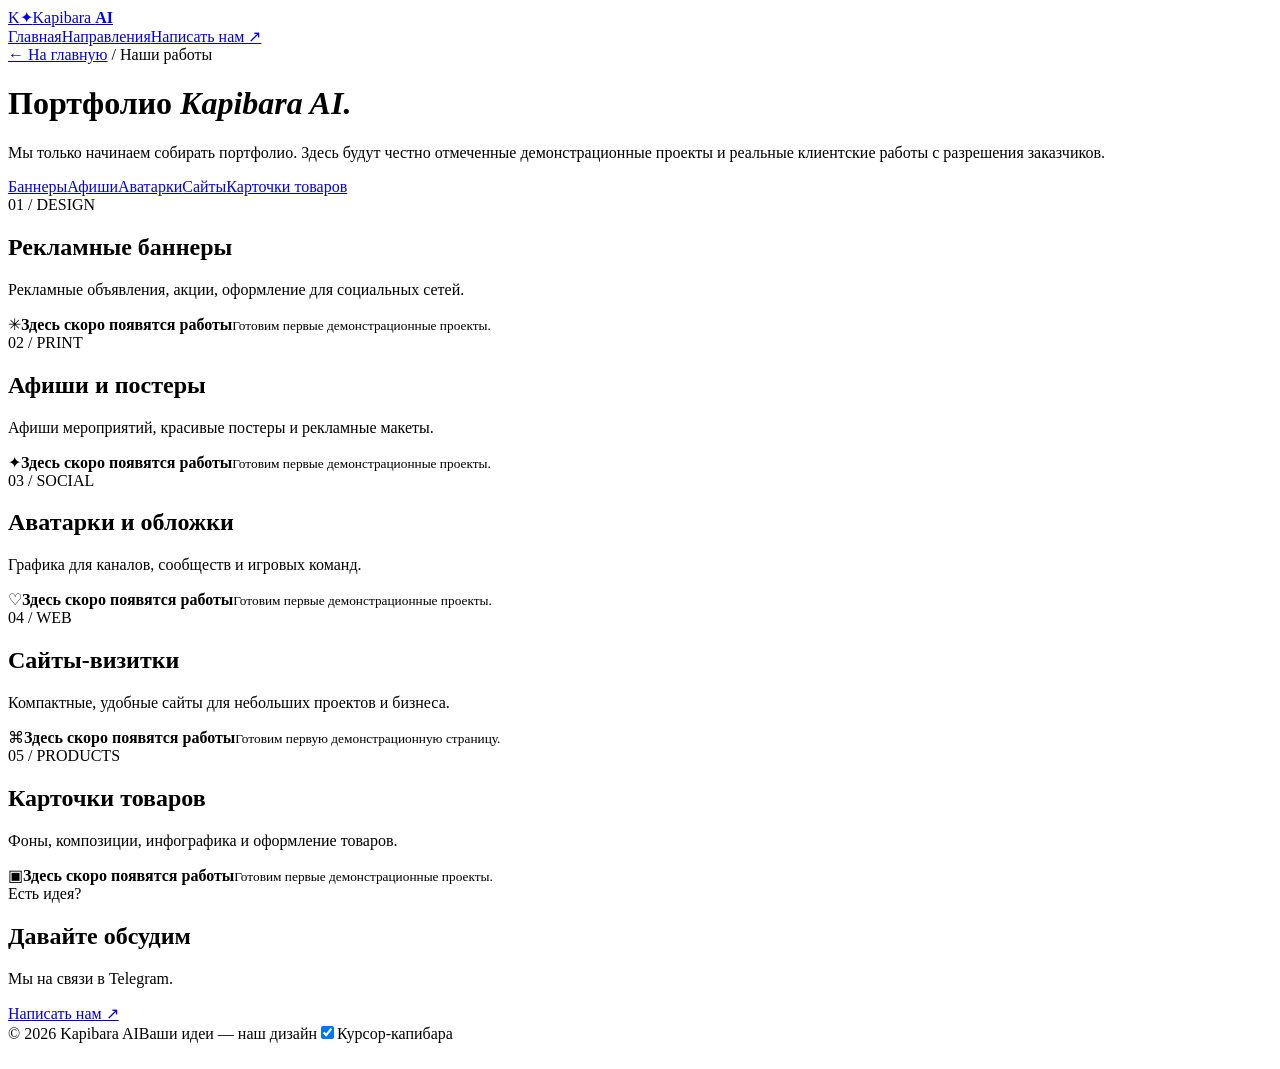
==== portfolio.html @ e687f2f9 "Add portfolio categories and contact page" ====
<!doctype html>
<html lang="ru">
<head>
  <meta charset="utf-8"><meta name="viewport" content="width=device-width, initial-scale=1">
  <meta name="theme-color" content="#111414"><meta name="description" content="Портфолио Kapibara AI: баннеры, афиши, сайты и графика. Первые демонстрационные работы готовятся к публикации.">
  <title>Портфолио — Kapibara AI</title><link rel="icon" href="assets/kapibara-logo.png" type="image/png">
  <link rel="stylesheet" href="assets/style.css"><script src="assets/app.js" defer></script>
</head>
<body>
  <header class="site-header"><a href="index.html" class="brand" aria-label="Kapibara AI, главная"><span class="brand-mark" aria-hidden="true">K<span>✦</span></span><span>Kapibara <b>AI</b></span></a><nav class="nav" aria-label="Главная навигация"><a href="index.html">Главная</a><a href="index.html#services">Направления</a><a class="nav-contact" href="https://t.me/KapibaraAI" target="_blank" rel="noopener noreferrer">Написать нам ↗</a></nav></header>
  <main class="container portfolio-page">
    <div class="eyebrow"><a class="back-link" href="index.html">← На главную</a> / Наши работы</div>
    <h1>Портфолио <em>Kapibara AI.</em></h1>
    <p class="portfolio-intro">Мы только начинаем собирать портфолио. Здесь будут честно отмеченные демонстрационные проекты и реальные клиентские работы с разрешения заказчиков.</p>
    <nav class="portfolio-tabs" aria-label="Категории портфолио"><a href="#banners">Баннеры</a><a href="#posters">Афиши</a><a href="#social">Аватарки</a><a href="#sites">Сайты</a><a href="#marketplace">Карточки товаров</a></nav>
    <div class="portfolio-groups">
      <section class="portfolio-group" id="banners"><div><span class="eyebrow">01 / DESIGN</span><h2>Рекламные баннеры</h2><p>Рекламные объявления, акции, оформление для социальных сетей.</p></div><div class="empty-work"><span aria-hidden="true">✳</span><strong>Здесь скоро появятся работы</strong><small>Готовим первые демонстрационные проекты.</small></div></section>
      <section class="portfolio-group" id="posters"><div><span class="eyebrow">02 / PRINT</span><h2>Афиши и постеры</h2><p>Афиши мероприятий, красивые постеры и рекламные макеты.</p></div><div class="empty-work"><span aria-hidden="true">✦</span><strong>Здесь скоро появятся работы</strong><small>Готовим первые демонстрационные проекты.</small></div></section>
      <section class="portfolio-group" id="social"><div><span class="eyebrow">03 / SOCIAL</span><h2>Аватарки и обложки</h2><p>Графика для каналов, сообществ и игровых команд.</p></div><div class="empty-work"><span aria-hidden="true">♡</span><strong>Здесь скоро появятся работы</strong><small>Готовим первые демонстрационные проекты.</small></div></section>
      <section class="portfolio-group" id="sites"><div><span class="eyebrow">04 / WEB</span><h2>Сайты-визитки</h2><p>Компактные, удобные сайты для небольших проектов и бизнеса.</p></div><div class="empty-work"><span aria-hidden="true">⌘</span><strong>Здесь скоро появятся работы</strong><small>Готовим первую демонстрационную страницу.</small></div></section>
      <section class="portfolio-group" id="marketplace"><div><span class="eyebrow">05 / PRODUCTS</span><h2>Карточки товаров</h2><p>Фоны, композиции, инфографика и оформление товаров.</p></div><div class="empty-work"><span aria-hidden="true">▣</span><strong>Здесь скоро появятся работы</strong><small>Готовим первые демонстрационные проекты.</small></div></section>
    </div>
    <section class="contact-section portfolio-contact"><div><div class="eyebrow">Есть идея?</div><h2>Давайте обсудим</h2><p>Мы на связи в Telegram.</p></div><a class="btn btn-white" href="https://t.me/KapibaraAI" target="_blank" rel="noopener noreferrer">Написать нам ↗</a></section>
  </main>
  <footer class="site-footer container"><span>© <span id="year">2026</span> Kapibara AI</span><span>Ваши идеи — наш дизайн</span><label class="cursor-toggle" for="cursorSwitch"><input type="checkbox" id="cursorSwitch" checked><span class="toggle-track"></span><span>Курсор-капибара</span></label></footer>
  <div id="capyCursor" class="capy-cursor" aria-hidden="true"><img src="assets/kapibara-cursor.png" alt=""></div>
</body>
</html>
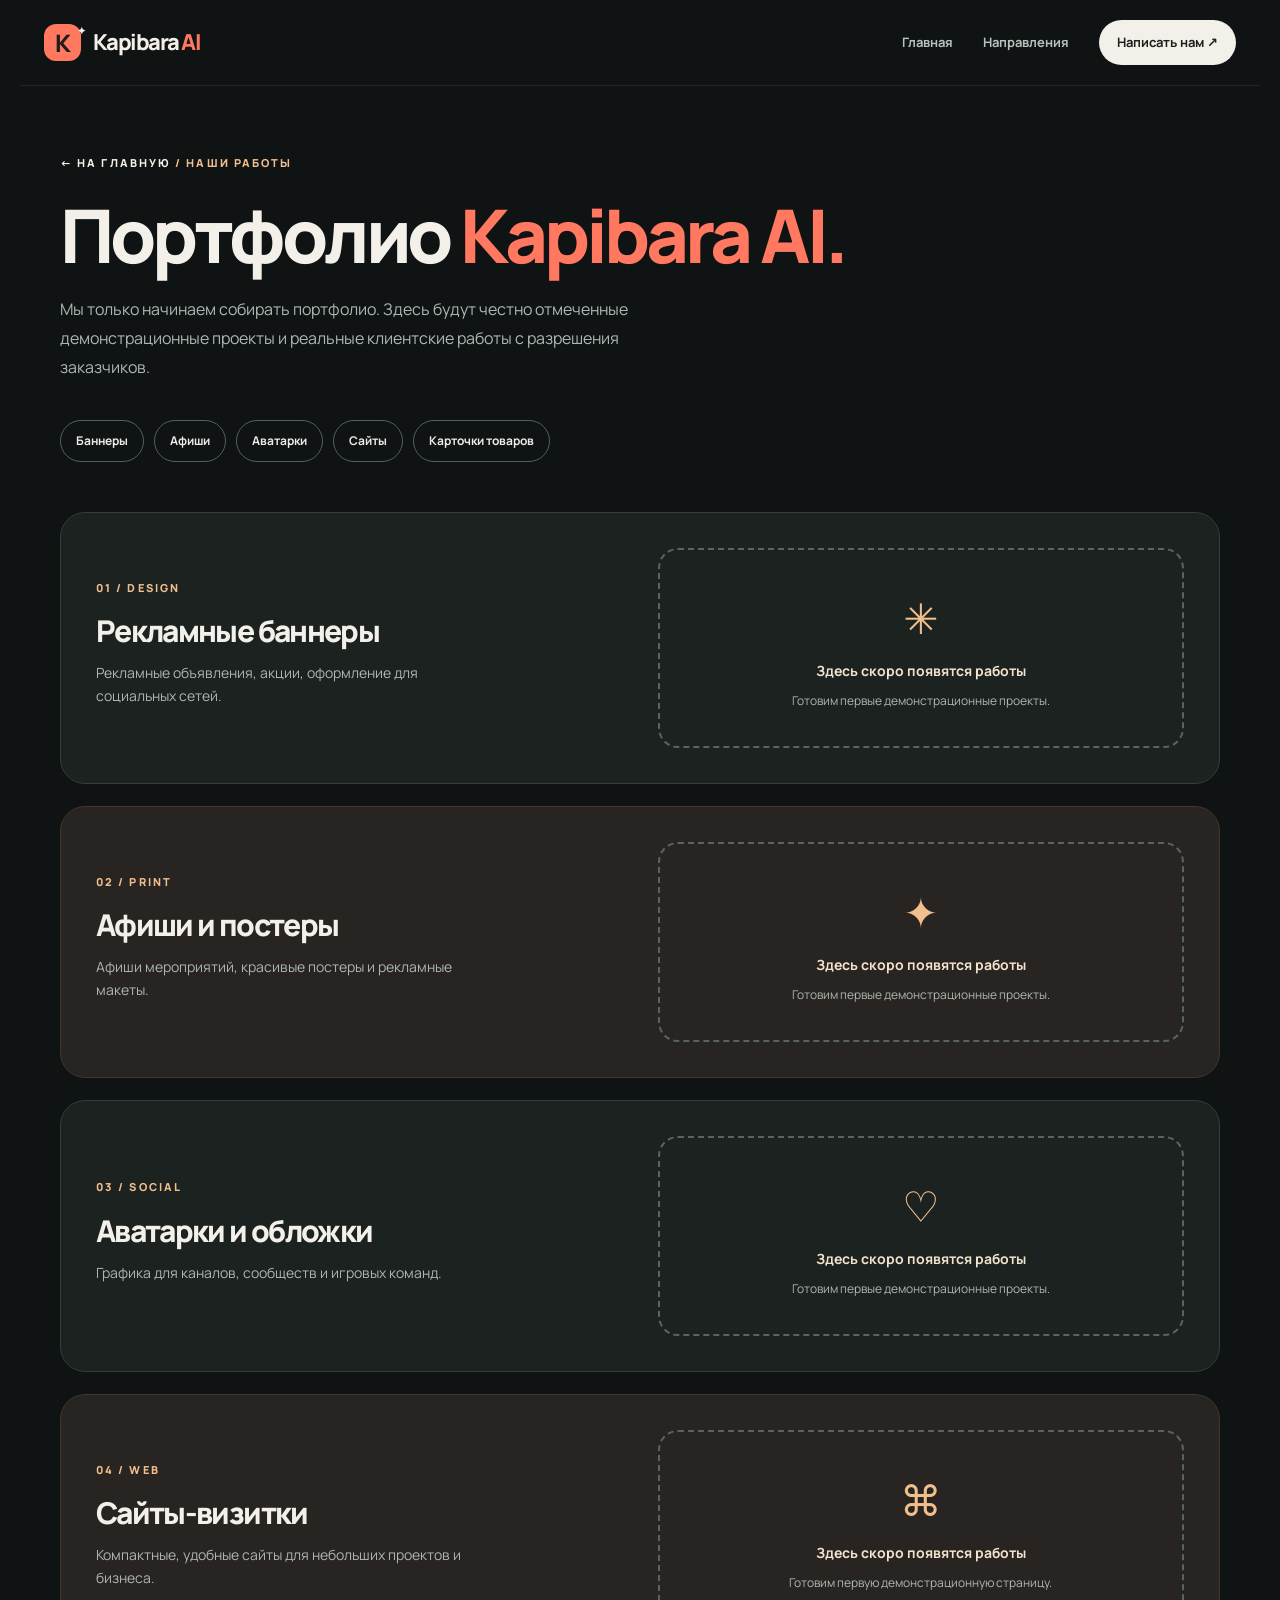
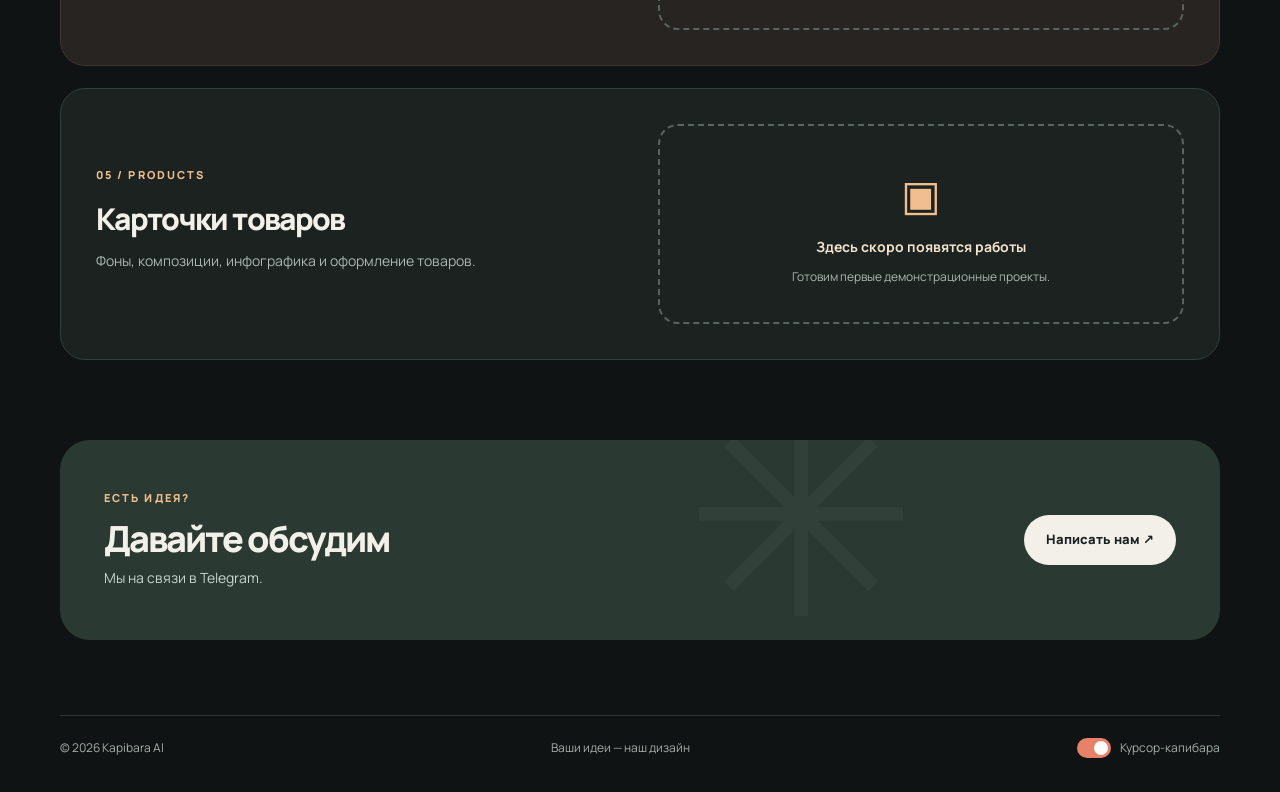
==== commit bdace87f: "Serve optimized Kapibara AI images in portfolio.html" ====
--- a/portfolio.html
+++ b/portfolio.html
@@ -3,7 +3,7 @@
 <head>
   <meta charset="utf-8"><meta name="viewport" content="width=device-width, initial-scale=1">
   <meta name="theme-color" content="#111414"><meta name="description" content="Портфолио Kapibara AI: баннеры, афиши, сайты и графика. Первые демонстрационные работы готовятся к публикации.">
-  <title>Портфолио — Kapibara AI</title><link rel="icon" href="assets/kapibara-logo.png" type="image/png">
+  <title>Портфолио — Kapibara AI</title><link rel="icon" href="assets/kapibara-logo.webp" type="image/webp">
   <link rel="stylesheet" href="assets/style.css"><script src="assets/app.js" defer></script>
 </head>
 <body>
@@ -23,6 +23,6 @@
     <section class="contact-section portfolio-contact"><div><div class="eyebrow">Есть идея?</div><h2>Давайте обсудим</h2><p>Мы на связи в Telegram.</p></div><a class="btn btn-white" href="https://t.me/KapibaraAI" target="_blank" rel="noopener noreferrer">Написать нам ↗</a></section>
   </main>
   <footer class="site-footer container"><span>© <span id="year">2026</span> Kapibara AI</span><span>Ваши идеи — наш дизайн</span><label class="cursor-toggle" for="cursorSwitch"><input type="checkbox" id="cursorSwitch" checked><span class="toggle-track"></span><span>Курсор-капибара</span></label></footer>
-  <div id="capyCursor" class="capy-cursor" aria-hidden="true"><img src="assets/kapibara-cursor.png" alt=""></div>
+  <div id="capyCursor" class="capy-cursor" aria-hidden="true"><img src="assets/kapibara-cursor.webp" alt=""></div>
 </body>
 </html>
--- a/assets/style.css
+++ b/assets/style.css
@@ -0,0 +1,4 @@
+@import url('https://fonts.googleapis.com/css2?family=Manrope:wght@400;500;600;700;800&display=swap');
+:root{--bg:#101313;--panel:#1b2020;--stroke:#323838;--cream:#f3f0e9;--muted:#adb6b2;--coral:#ff785f;--warm:#f1bf8e;--radius:24px;color-scheme:dark}*{box-sizing:border-box}html{scroll-behavior:smooth;scroll-padding-top:90px}body{margin:0;background:var(--bg);color:var(--cream);font-family:Manrope,system-ui,-apple-system,Segoe UI,sans-serif;line-height:1.6;overflow-x:hidden}body::before{content:"";position:fixed;inset:0;pointer-events:none;background-image:radial-gradient(#f4dcb414 .65px,transparent .65px);background-size:16px 16px;opacity:.2;z-index:-3}a{color:inherit;text-decoration:none}button,input{font:inherit}img{max-width:100%}::selection{background:#ff8569;color:#101313}.container{width:min(1160px,calc(100% - 48px));margin-inline:auto}.ambient{position:absolute;pointer-events:none;z-index:-2;filter:blur(95px);border-radius:50%;opacity:.34}.ambient-a{width:550px;height:550px;top:0;right:-180px;background:#5b3430}.ambient-b{width:400px;height:400px;top:760px;left:-300px;background:#344d46}.site-header{height:86px;max-width:1240px;padding:0 24px;margin:0 auto;display:flex;align-items:center;justify-content:space-between;gap:24px;border-bottom:1px solid #ffffff13}.brand{display:flex;gap:12px;align-items:center;font-size:22px;font-weight:800;letter-spacing:-.07em;white-space:nowrap}.brand b{color:var(--coral);font-weight:800}.brand-mark{background:var(--coral);color:#1e1d19;width:37px;height:37px;border-radius:12px;display:grid;place-items:center;font-size:24px;letter-spacing:-.08em;position:relative}.brand-mark span{font-size:12px;position:absolute;top:-3px;right:-4px;color:var(--cream)}.nav{display:flex;align-items:center;gap:30px;font-size:13px;font-weight:700;color:#b8c0bd}.nav>a:not(.nav-contact):hover{color:var(--cream)}.nav-contact{color:#1d201c;background:var(--cream);border-radius:100px;padding:12px 18px;display:inline-flex;align-items:center;gap:12px;transition:background .2s}.nav-contact:hover{background:var(--warm)}.hero{min-height:620px;display:grid;grid-template-columns:1fr 1fr;align-items:center;gap:44px;padding-top:45px;padding-bottom:56px}.hero-copy{padding-bottom:22px}.eyebrow{color:var(--warm);font-size:11px;font-weight:800;text-transform:uppercase;letter-spacing:.19em}.live-dot{display:inline-block;width:7px;height:7px;margin-right:6px;border-radius:50%;background:#c4d8a4;box-shadow:0 0 0 4px #c4d8a418}h1,h2,h3,p{margin-top:0}h1,h2{letter-spacing:-.055em;line-height:1.1}h1{font-size:clamp(47px,5.6vw,75px);font-weight:800;margin:22px 0 23px}em{color:var(--coral);font-style:normal}h2{font-size:clamp(32px,4vw,49px);font-weight:800}h2 span{color:var(--coral)}.hero-copy>p{font-size:16px;line-height:1.9;max-width:505px;color:#bbc2be}.actions{display:flex;gap:12px;margin-top:33px;flex-wrap:wrap}.btn{display:inline-flex;align-items:center;justify-content:center;gap:24px;padding:14px 22px;border-radius:100px;font-size:13px;font-weight:800;min-height:50px;transition:transform .2s,background .2s,border .2s}.btn:hover{transform:translateY(-3px)}.btn-primary{background:var(--coral);color:#1b1c1b}.btn-primary:hover{background:#ff977f}.btn-outline{border:1px solid #525b56;color:#f7f2e9}.btn-outline:hover{border-color:var(--warm)}.btn-white{color:#182021;background:var(--cream)}.hero-note{font-size:12px;margin-top:29px;color:#929d97}.hero-note span{color:var(--warm);font-size:18px;margin-right:7px}.hero-art{position:relative;display:flex;justify-content:center;align-items:center;min-height:525px}.hero-logo{position:relative;z-index:2;display:block;width:min(100%,490px);height:auto;border-radius:50%;filter:drop-shadow(0 25px 50px #0009);animation:soft-float 6s ease-in-out infinite}.orbit{border:1px solid #e5c4a522;border-radius:50%;position:absolute;aspect-ratio:1}.orbit-one{width:97%;transform:rotate(-11deg)}.orbit-two{width:84%;transform:rotate(14deg);border-style:dashed;opacity:.8}.hero-spark{position:absolute;color:var(--warm);z-index:2}.hero-spark-one{top:80px;left:4%;font-size:37px}.hero-spark-two{right:3%;bottom:125px;font-size:31px}.art-caption{z-index:3;position:absolute;bottom:18px;right:0;background:#25302c;border:1px solid #54665c;border-radius:100px;padding:9px 16px;color:#e9eee9;font-weight:700;font-size:12px;box-shadow:0 14px 30px #0004}.art-caption-dot{display:inline-block;width:8px;height:8px;background:#a9c690;border-radius:50%;margin-right:6px}.service-section{padding-top:25px;padding-bottom:75px}.section-heading{display:flex;align-items:flex-end;justify-content:space-between;gap:34px;margin-bottom:27px}.section-heading h2{margin:12px 0 0}.section-heading p{font-size:14px;color:var(--muted);max-width:275px;margin:0}.tiles{display:grid;grid-template-columns:repeat(3,minmax(0,1fr));gap:18px}.tile{height:260px;border-radius:var(--radius);border:1px solid #ffffff15;position:relative;overflow:hidden;padding:24px;isolation:isolate;display:flex;flex-direction:column;justify-content:space-between;transition:border-color .2s,transform .25s,box-shadow .25s;background:var(--panel)}.tile:before{content:"";position:absolute;inset:0;z-index:-1;background:radial-gradient(circle at 82% 25%,var(--glow),transparent 60%)}.tile:after{content:"";position:absolute;width:170px;height:170px;border:1px solid #ffffff1d;border-radius:50%;right:-31px;top:16px;z-index:-1}.tile:hover,.tile:focus-visible{transform:translateY(-5px);border-color:#b7a29485;box-shadow:0 16px 32px #0005;outline:none}.tile-count{color:#dcd3cfb6;font-weight:800;font-size:10px;letter-spacing:.14em}.tile-icon{position:absolute;font-size:68px;line-height:1;right:31px;top:40px;opacity:.4;color:var(--glow-bright)}.tile-bottom{position:relative;z-index:2}.tile h3{font-size:26px;letter-spacing:-.055em;line-height:1.15;margin:0 0 12px}.tile p{font-size:12px;color:#cbc6c6;margin:0}.tile-go{position:absolute;right:23px;bottom:21px;font-size:23px;color:var(--cream)}.tile-coral{--glow:#cf5c4e40;--glow-bright:#fa846b;background:#30211f}.tile-peach{--glow:#c68b4d4a;--glow-bright:#efb879;background:#302722}.tile-purple{--glow:#7c5fa348;--glow-bright:#d0a9f2;background:#292330}.tile-green{--glow:#588c7452;--glow-bright:#a6dbc0;background:#202e29}.tile-blue{--glow:#476c9a58;--glow-bright:#98bde8;background:#212d38}.tile-contact{--glow:#d5b08354;--glow-bright:#f9d5a0;background:#363024}.tile-help{text-align:center;font-size:12px;color:#829088;margin-top:24px}.peek{position:absolute;top:61px;right:37px;width:100px;height:108px;z-index:2;transform:translateY(160px) rotate(-8deg);opacity:0;transition:transform .38s cubic-bezier(.2,1.25,.3,1),opacity .2s;pointer-events:none}.tile:hover .peek,.tile:focus-visible .peek{transform:translateY(0) rotate(-8deg);opacity:1}.peek-face{position:absolute;z-index:2;display:block;width:82px;height:77px;left:5px;top:19px;background:#c48c60;border:3px solid #704e39;border-radius:51% 49% 44% 46%;box-shadow:inset -12px -7px #ab7552}.peek-ear{position:absolute;top:12px;width:24px;height:29px;border:3px solid #704e39;border-radius:50%;background:#b98257}.ear-left{left:8px}.ear-right{right:18px}.peek-eye{position:absolute;width:5px;height:9px;background:#241b17;border-radius:50%;top:26px}.eye-left{left:22px}.eye-right{right:20px}.peek-muzzle{position:absolute;left:20px;top:36px;width:42px;height:27px;border-radius:48%;background:#967057}.peek-muzzle:after{content:"ᴗ";position:absolute;top:-4px;left:16px;color:#432d22;font-weight:800}.peek-sign{position:absolute;z-index:3;top:0;right:-15px;padding:5px 8px;border-radius:6px;background:#fff0d8;color:#513320;font-weight:800;font-size:10px;transform:rotate(8deg);box-shadow:0 4px 0 #4f392c}.why-section{padding:54px 0 110px;display:grid;grid-template-columns:1fr 1fr;align-items:center;gap:90px}.why-copy h2{margin:20px 0}.why-copy p{font-size:15px;line-height:1.85;color:#bbc3be;max-width:500px}.text-link{display:inline-block;border-bottom:1px solid var(--coral);padding-bottom:7px;color:var(--cream);margin-top:19px;font-size:14px;font-weight:800}.why-card{min-height:315px;background:#d6b189;color:#302820;border-radius:35px;padding:38px;position:relative;overflow:hidden;transform:rotate(2deg)}.why-card blockquote{margin:0;font-size:clamp(30px,4vw,47px);font-weight:800;letter-spacing:-.06em;line-height:1.2}.why-card p{position:absolute;bottom:25px;color:#594333;font-size:12px}.quote-mark{font-family:Georgia,serif;font-size:100px;line-height:.65;opacity:.3}.why-capibara{position:absolute;right:14px;bottom:8px;width:154px;height:154px;object-fit:contain;border-radius:50%;transform:rotate(-12deg);filter:drop-shadow(0 8px 10px #44312155)}.contact-section{margin-bottom:95px;border-radius:30px;padding:38px 44px;min-height:200px;background:#2a3932;display:flex;justify-content:space-between;align-items:center;gap:30px;position:relative;overflow:hidden}.contact-section:after{content:"✳";font-size:280px;opacity:.04;position:absolute;right:26%;top:-155px;pointer-events:none}.contact-section h2{font-size:36px;margin:12px 0 9px}.contact-section p{margin:0;color:#c7d6cf;font-size:14px}.contact-section .btn{white-space:nowrap;position:relative;z-index:1}.site-footer{padding:22px 0 34px;display:flex;align-items:center;gap:22px;justify-content:space-between;font-size:12px;color:#a5afa9;border-top:1px solid var(--stroke)}.cursor-toggle{display:flex;align-items:center;gap:9px;cursor:pointer;font-size:12px;user-select:none}.cursor-toggle input{position:absolute;opacity:0;width:1px;height:1px}.toggle-track{width:34px;height:20px;border-radius:100px;background:#56605b;position:relative}.toggle-track:after{content:"";width:14px;height:14px;position:absolute;top:3px;left:3px;background:white;border-radius:50%;transition:transform .15s}.cursor-toggle input:checked+.toggle-track{background:#e88267}.cursor-toggle input:checked+.toggle-track:after{transform:translateX(14px)}.cursor-toggle input:focus-visible+.toggle-track{outline:3px solid white;outline-offset:2px}.capy-cursor{position:fixed;left:0;top:0;width:43px;height:42px;pointer-events:none;z-index:10000;display:none;transform:translate3d(-100px,-100px,0);filter:drop-shadow(0 3px 3px #0008)}.capy-cursor img{width:100%;height:100%;object-fit:contain}.capy-cursor.is-link{filter:drop-shadow(0 3px 6px #ff7e5d88)}html.capy-enabled,html.capy-enabled *{cursor:none!important}.portfolio-page{padding-top:68px;padding-bottom:65px}.portfolio-page h1{font-size:clamp(45px,6vw,74px);max-width:920px;margin-bottom:20px}.back-link{color:var(--cream)}.back-link:hover{color:var(--warm)}.portfolio-intro{font-size:16px;color:var(--muted);max-width:650px;line-height:1.8}.portfolio-tabs{display:flex;gap:10px;flex-wrap:wrap;margin:39px 0 50px}.portfolio-tabs a{padding:10px 15px;border:1px solid #56605b;border-radius:50px;color:#e9ece8;font-size:12px;font-weight:700}.portfolio-tabs a:hover{background:#293833}.portfolio-groups{display:grid;gap:22px}.portfolio-group{scroll-margin-top:18px;display:grid;grid-template-columns:1fr 1fr;gap:35px;align-items:center;background:#1b2220;border:1px solid #324039;border-radius:25px;padding:35px}.portfolio-group:nth-child(even){background:#282422;border-color:#42372f}.portfolio-group h2{font-size:30px;margin:15px 0}.portfolio-group p{max-width:400px;color:var(--muted);font-size:14px}.empty-work{border:2px dashed #59645e;border-radius:20px;min-height:200px;text-align:center;display:flex;align-items:center;justify-content:center;flex-direction:column;padding:25px;color:#f3e3cd}.empty-work>span{font-size:42px;color:var(--warm)}.empty-work strong{font-size:14px;margin:8px}.empty-work small{font-size:12px;color:#aeb8af}.portfolio-contact{margin-top:80px;margin-bottom:10px}
+@keyframes soft-float{0%,100%{transform:translateY(0)}50%{transform:translateY(-10px)}}
+@media(max-width:980px){.nav{gap:14px}.hero{gap:10px;min-height:520px}.hero-logo{width:min(100%,430px)}.tiles{grid-template-columns:repeat(2,minmax(0,1fr))}.why-section{gap:40px}.art-caption{right:-5px}}@media(max-width:720px){.site-header{height:auto;padding:16px 20px;align-items:flex-start}.nav{flex-wrap:wrap;justify-content:flex-end;font-size:12px;gap:8px 15px}.nav-contact{padding:8px 10px}.hero{display:flex;flex-direction:column-reverse;gap:0;padding-top:15px;padding-bottom:70px;text-align:center}.hero-art{min-height:350px;width:100%}.hero-logo{width:min(75vw,315px)}.hero-copy{padding-bottom:0}.hero-copy h1{margin-top:18px}.hero-copy>p{margin:0 auto}.actions{justify-content:center}.hero-note{margin-top:20px}.hero-spark-one{left:14%;top:40px}.hero-spark-two{right:10%;bottom:45px}.art-caption{bottom:0;right:10%}.section-heading{display:block}.section-heading p{margin-top:18px}.tile{height:240px}.why-section{grid-template-columns:1fr;gap:35px;padding-top:0;padding-bottom:80px}.why-card{min-height:290px}.contact-section{padding:27px;display:block}.contact-section .btn{margin-top:23px}.site-footer{flex-wrap:wrap}.portfolio-group{grid-template-columns:1fr}.portfolio-group p{margin-bottom:0}}@media(max-width:480px){.container{width:calc(100% - 32px)}.site-header{gap:10px;padding:15px 16px;align-items:center}.brand{font-size:18px}.brand-mark{width:31px;height:31px;font-size:20px}.nav>a:not(.nav-contact){display:none}.nav-contact{font-size:11px}.hero-art{min-height:315px}.hero-logo{width:min(78vw,288px)}.art-caption{font-size:10px}.hero-copy h1{font-size:43px}.hero-copy>p{font-size:14px}.actions{gap:9px}.btn{font-size:12px;padding:12px 17px;gap:10px}.tiles{gap:11px}.tile{height:205px;padding:17px;border-radius:18px}.tile-count{font-size:8px}.tile-icon{font-size:45px;right:10px;top:35px}.tile h3{font-size:18px}.tile p{font-size:10px;padding-right:12px}.tile-go{right:12px;bottom:14px}.peek{right:15px;transform:translateY(160px) rotate(-8deg) scale(.7);transform-origin:bottom right}.tile:hover .peek,.tile:focus-visible .peek{transform:translateY(0) rotate(-8deg) scale(.7)}.why-card{min-height:230px;padding:28px}.why-capibara{width:98px;height:98px;right:12px;bottom:3px}.contact-section h2{font-size:28px}.portfolio-page{padding-top:36px}.portfolio-page h1{font-size:43px}.portfolio-group{padding:22px}.portfolio-group h2{font-size:25px}.empty-work{min-height:160px}}@media(hover:none){.tile:hover{transform:none}.tile .peek{display:none}.tile-help{display:none}.cursor-toggle{display:none}}@media(prefers-reduced-motion:reduce){html{scroll-behavior:auto}*,*:before,*:after{animation-duration:.01ms!important;transition-duration:.01ms!important}}
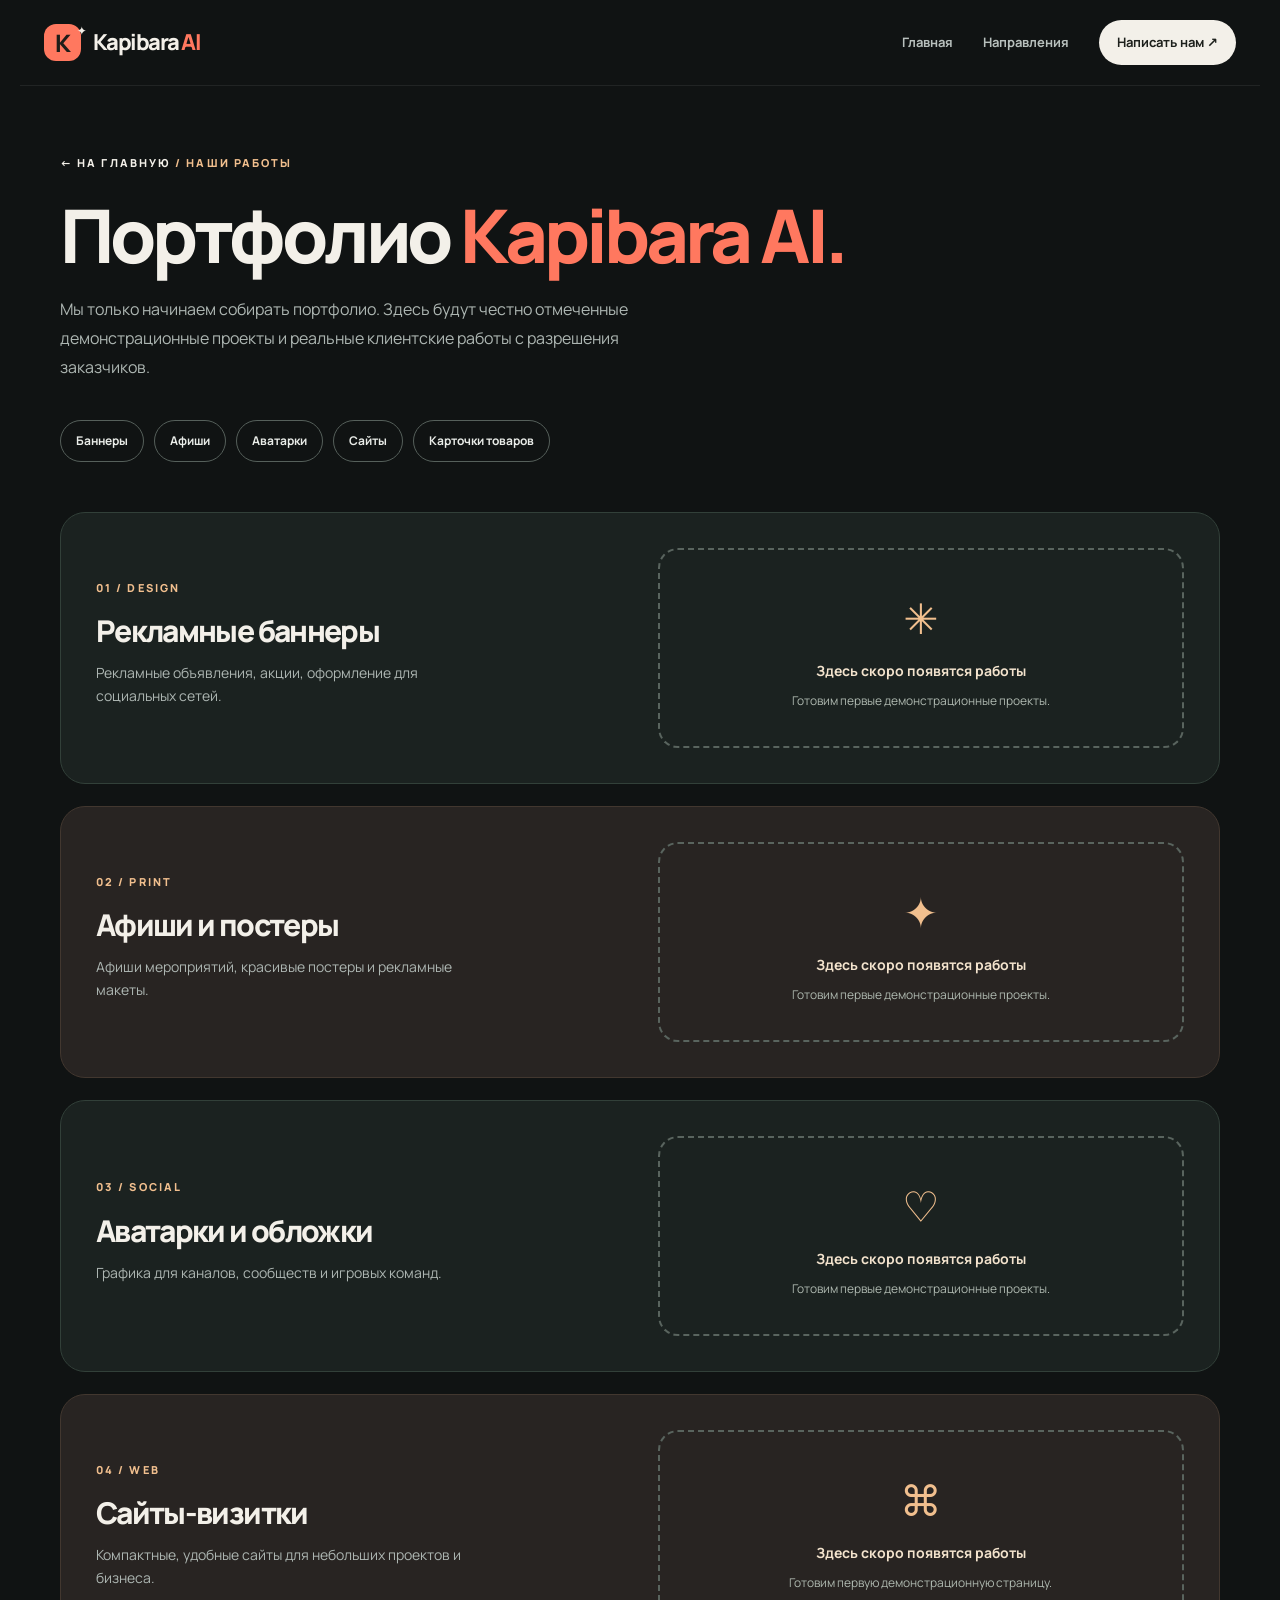
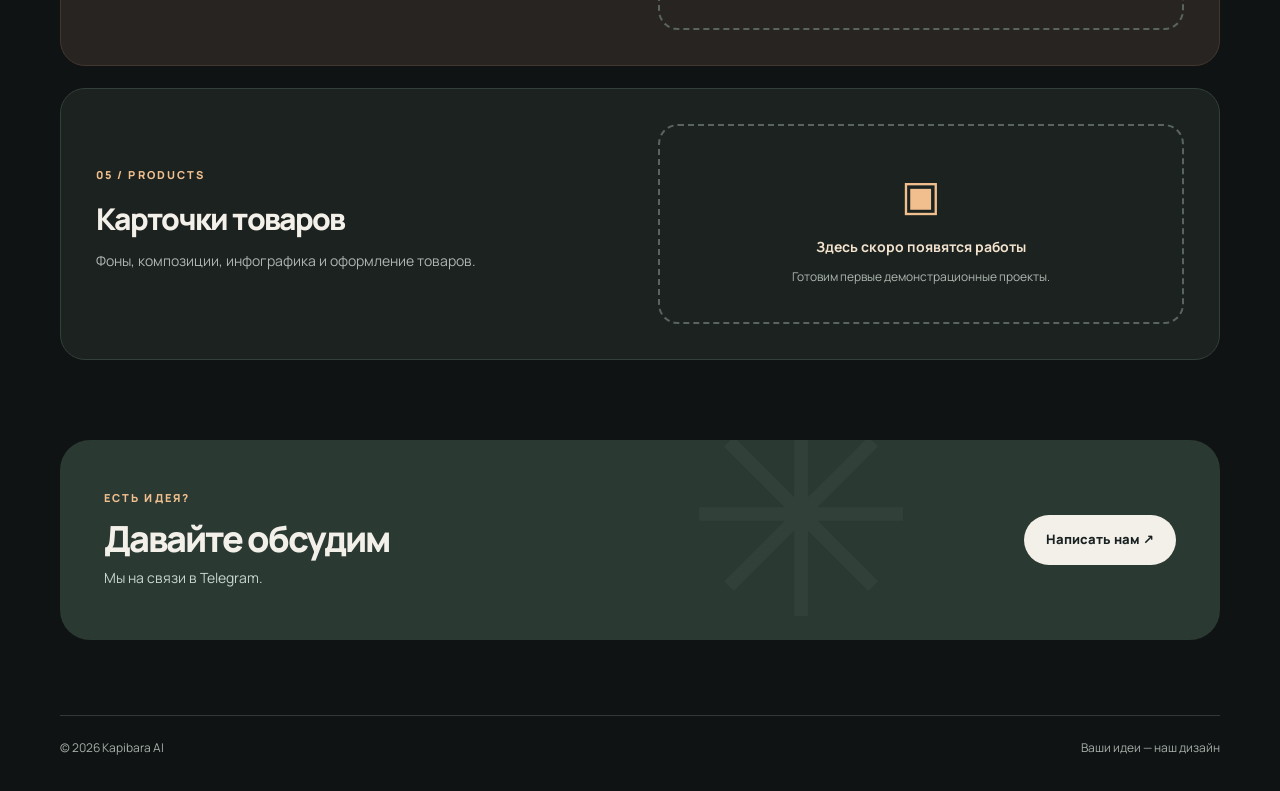
==== commit 451dfd71: "Restore default cursor on portfolio page" ====
--- a/portfolio.html
+++ b/portfolio.html
@@ -4,25 +4,25 @@
   <meta charset="utf-8"><meta name="viewport" content="width=device-width, initial-scale=1">
   <meta name="theme-color" content="#111414"><meta name="description" content="Портфолио Kapibara AI: баннеры, афиши, сайты и графика. Первые демонстрационные работы готовятся к публикации.">
   <title>Портфолио — Kapibara AI</title><link rel="icon" href="assets/kapibara-logo.webp" type="image/webp">
-  <link rel="stylesheet" href="assets/style.css"><script src="assets/app.js" defer></script>
+  <link rel="stylesheet" href="assets/style.css?v=20261021-default-cursor"><script src="assets/app.js?v=20261021-default-cursor" defer></script>
 </head>
 <body>
-  <header class="site-header"><a href="index.html" class="brand" aria-label="Kapibara AI, главная"><span class="brand-mark" aria-hidden="true">K<span>✦</span></span><span>Kapibara <b>AI</b></span></a><nav class="nav" aria-label="Главная навигация"><a href="index.html">Главная</a><a href="index.html#services">Направления</a><a class="nav-contact" href="https://t.me/KapibaraAI" target="_blank" rel="noopener noreferrer">Написать нам ↗</a></nav></header>
+  <header class="site-header"><a href="index.html" class="brand" aria-label="Kapibara AI, главная"><span class="brand-mark" aria-hidden="true">K<span class="capy-star">✦</span></span><span>Kapibara <b>AI</b></span></a><nav class="nav" aria-label="Главная навигация"><a href="index.html">Главная</a><a href="index.html#services">Направления</a><a class="nav-contact" href="https://t.me/KapibaraAI" target="_blank" rel="noopener noreferrer">Написать нам ↗</a></nav></header>
   <main class="container portfolio-page">
     <div class="eyebrow"><a class="back-link" href="index.html">← На главную</a> / Наши работы</div>
     <h1>Портфолио <em>Kapibara AI.</em></h1>
     <p class="portfolio-intro">Мы только начинаем собирать портфолио. Здесь будут честно отмеченные демонстрационные проекты и реальные клиентские работы с разрешения заказчиков.</p>
     <nav class="portfolio-tabs" aria-label="Категории портфолио"><a href="#banners">Баннеры</a><a href="#posters">Афиши</a><a href="#social">Аватарки</a><a href="#sites">Сайты</a><a href="#marketplace">Карточки товаров</a></nav>
     <div class="portfolio-groups">
-      <section class="portfolio-group" id="banners"><div><span class="eyebrow">01 / DESIGN</span><h2>Рекламные баннеры</h2><p>Рекламные объявления, акции, оформление для социальных сетей.</p></div><div class="empty-work"><span aria-hidden="true">✳</span><strong>Здесь скоро появятся работы</strong><small>Готовим первые демонстрационные проекты.</small></div></section>
-      <section class="portfolio-group" id="posters"><div><span class="eyebrow">02 / PRINT</span><h2>Афиши и постеры</h2><p>Афиши мероприятий, красивые постеры и рекламные макеты.</p></div><div class="empty-work"><span aria-hidden="true">✦</span><strong>Здесь скоро появятся работы</strong><small>Готовим первые демонстрационные проекты.</small></div></section>
+      <section class="portfolio-group" id="banners"><div><span class="eyebrow">01 / DESIGN</span><h2>Рекламные баннеры</h2><p>Рекламные объявления, акции, оформление для социальных сетей.</p></div><div class="empty-work"><span class="capy-star" aria-hidden="true">✳</span><strong>Здесь скоро появятся работы</strong><small>Готовим первые демонстрационные проекты.</small></div></section>
+      <section class="portfolio-group" id="posters"><div><span class="eyebrow">02 / PRINT</span><h2>Афиши и постеры</h2><p>Афиши мероприятий, красивые постеры и рекламные макеты.</p></div><div class="empty-work"><span class="capy-star" aria-hidden="true">✦</span><strong>Здесь скоро появятся работы</strong><small>Готовим первые демонстрационные проекты.</small></div></section>
       <section class="portfolio-group" id="social"><div><span class="eyebrow">03 / SOCIAL</span><h2>Аватарки и обложки</h2><p>Графика для каналов, сообществ и игровых команд.</p></div><div class="empty-work"><span aria-hidden="true">♡</span><strong>Здесь скоро появятся работы</strong><small>Готовим первые демонстрационные проекты.</small></div></section>
       <section class="portfolio-group" id="sites"><div><span class="eyebrow">04 / WEB</span><h2>Сайты-визитки</h2><p>Компактные, удобные сайты для небольших проектов и бизнеса.</p></div><div class="empty-work"><span aria-hidden="true">⌘</span><strong>Здесь скоро появятся работы</strong><small>Готовим первую демонстрационную страницу.</small></div></section>
       <section class="portfolio-group" id="marketplace"><div><span class="eyebrow">05 / PRODUCTS</span><h2>Карточки товаров</h2><p>Фоны, композиции, инфографика и оформление товаров.</p></div><div class="empty-work"><span aria-hidden="true">▣</span><strong>Здесь скоро появятся работы</strong><small>Готовим первые демонстрационные проекты.</small></div></section>
     </div>
     <section class="contact-section portfolio-contact"><div><div class="eyebrow">Есть идея?</div><h2>Давайте обсудим</h2><p>Мы на связи в Telegram.</p></div><a class="btn btn-white" href="https://t.me/KapibaraAI" target="_blank" rel="noopener noreferrer">Написать нам ↗</a></section>
   </main>
-  <footer class="site-footer container"><span>© <span id="year">2026</span> Kapibara AI</span><span>Ваши идеи — наш дизайн</span><label class="cursor-toggle" for="cursorSwitch"><input type="checkbox" id="cursorSwitch" checked><span class="toggle-track"></span><span>Курсор-капибара</span></label></footer>
-  <div id="capyCursor" class="capy-cursor" aria-hidden="true"><img src="assets/kapibara-cursor.webp" alt=""></div>
+  <footer class="site-footer container"><span>© <span id="year">2026</span> Kapibara AI</span><span>Ваши идеи — наш дизайн</span></footer>
+  
 </body>
 </html>
--- a/assets/style.css
+++ b/assets/style.css
@@ -1,4 +1,187 @@
 @import url('https://fonts.googleapis.com/css2?family=Manrope:wght@400;500;600;700;800&display=swap');
-:root{--bg:#101313;--panel:#1b2020;--stroke:#323838;--cream:#f3f0e9;--muted:#adb6b2;--coral:#ff785f;--warm:#f1bf8e;--radius:24px;color-scheme:dark}*{box-sizing:border-box}html{scroll-behavior:smooth;scroll-padding-top:90px}body{margin:0;background:var(--bg);color:var(--cream);font-family:Manrope,system-ui,-apple-system,Segoe UI,sans-serif;line-height:1.6;overflow-x:hidden}body::before{content:"";position:fixed;inset:0;pointer-events:none;background-image:radial-gradient(#f4dcb414 .65px,transparent .65px);background-size:16px 16px;opacity:.2;z-index:-3}a{color:inherit;text-decoration:none}button,input{font:inherit}img{max-width:100%}::selection{background:#ff8569;color:#101313}.container{width:min(1160px,calc(100% - 48px));margin-inline:auto}.ambient{position:absolute;pointer-events:none;z-index:-2;filter:blur(95px);border-radius:50%;opacity:.34}.ambient-a{width:550px;height:550px;top:0;right:-180px;background:#5b3430}.ambient-b{width:400px;height:400px;top:760px;left:-300px;background:#344d46}.site-header{height:86px;max-width:1240px;padding:0 24px;margin:0 auto;display:flex;align-items:center;justify-content:space-between;gap:24px;border-bottom:1px solid #ffffff13}.brand{display:flex;gap:12px;align-items:center;font-size:22px;font-weight:800;letter-spacing:-.07em;white-space:nowrap}.brand b{color:var(--coral);font-weight:800}.brand-mark{background:var(--coral);color:#1e1d19;width:37px;height:37px;border-radius:12px;display:grid;place-items:center;font-size:24px;letter-spacing:-.08em;position:relative}.brand-mark span{font-size:12px;position:absolute;top:-3px;right:-4px;color:var(--cream)}.nav{display:flex;align-items:center;gap:30px;font-size:13px;font-weight:700;color:#b8c0bd}.nav>a:not(.nav-contact):hover{color:var(--cream)}.nav-contact{color:#1d201c;background:var(--cream);border-radius:100px;padding:12px 18px;display:inline-flex;align-items:center;gap:12px;transition:background .2s}.nav-contact:hover{background:var(--warm)}.hero{min-height:620px;display:grid;grid-template-columns:1fr 1fr;align-items:center;gap:44px;padding-top:45px;padding-bottom:56px}.hero-copy{padding-bottom:22px}.eyebrow{color:var(--warm);font-size:11px;font-weight:800;text-transform:uppercase;letter-spacing:.19em}.live-dot{display:inline-block;width:7px;height:7px;margin-right:6px;border-radius:50%;background:#c4d8a4;box-shadow:0 0 0 4px #c4d8a418}h1,h2,h3,p{margin-top:0}h1,h2{letter-spacing:-.055em;line-height:1.1}h1{font-size:clamp(47px,5.6vw,75px);font-weight:800;margin:22px 0 23px}em{color:var(--coral);font-style:normal}h2{font-size:clamp(32px,4vw,49px);font-weight:800}h2 span{color:var(--coral)}.hero-copy>p{font-size:16px;line-height:1.9;max-width:505px;color:#bbc2be}.actions{display:flex;gap:12px;margin-top:33px;flex-wrap:wrap}.btn{display:inline-flex;align-items:center;justify-content:center;gap:24px;padding:14px 22px;border-radius:100px;font-size:13px;font-weight:800;min-height:50px;transition:transform .2s,background .2s,border .2s}.btn:hover{transform:translateY(-3px)}.btn-primary{background:var(--coral);color:#1b1c1b}.btn-primary:hover{background:#ff977f}.btn-outline{border:1px solid #525b56;color:#f7f2e9}.btn-outline:hover{border-color:var(--warm)}.btn-white{color:#182021;background:var(--cream)}.hero-note{font-size:12px;margin-top:29px;color:#929d97}.hero-note span{color:var(--warm);font-size:18px;margin-right:7px}.hero-art{position:relative;display:flex;justify-content:center;align-items:center;min-height:525px}.hero-logo{position:relative;z-index:2;display:block;width:min(100%,490px);height:auto;border-radius:50%;filter:drop-shadow(0 25px 50px #0009);animation:soft-float 6s ease-in-out infinite}.orbit{border:1px solid #e5c4a522;border-radius:50%;position:absolute;aspect-ratio:1}.orbit-one{width:97%;transform:rotate(-11deg)}.orbit-two{width:84%;transform:rotate(14deg);border-style:dashed;opacity:.8}.hero-spark{position:absolute;color:var(--warm);z-index:2}.hero-spark-one{top:80px;left:4%;font-size:37px}.hero-spark-two{right:3%;bottom:125px;font-size:31px}.art-caption{z-index:3;position:absolute;bottom:18px;right:0;background:#25302c;border:1px solid #54665c;border-radius:100px;padding:9px 16px;color:#e9eee9;font-weight:700;font-size:12px;box-shadow:0 14px 30px #0004}.art-caption-dot{display:inline-block;width:8px;height:8px;background:#a9c690;border-radius:50%;margin-right:6px}.service-section{padding-top:25px;padding-bottom:75px}.section-heading{display:flex;align-items:flex-end;justify-content:space-between;gap:34px;margin-bottom:27px}.section-heading h2{margin:12px 0 0}.section-heading p{font-size:14px;color:var(--muted);max-width:275px;margin:0}.tiles{display:grid;grid-template-columns:repeat(3,minmax(0,1fr));gap:18px}.tile{height:260px;border-radius:var(--radius);border:1px solid #ffffff15;position:relative;overflow:hidden;padding:24px;isolation:isolate;display:flex;flex-direction:column;justify-content:space-between;transition:border-color .2s,transform .25s,box-shadow .25s;background:var(--panel)}.tile:before{content:"";position:absolute;inset:0;z-index:-1;background:radial-gradient(circle at 82% 25%,var(--glow),transparent 60%)}.tile:after{content:"";position:absolute;width:170px;height:170px;border:1px solid #ffffff1d;border-radius:50%;right:-31px;top:16px;z-index:-1}.tile:hover,.tile:focus-visible{transform:translateY(-5px);border-color:#b7a29485;box-shadow:0 16px 32px #0005;outline:none}.tile-count{color:#dcd3cfb6;font-weight:800;font-size:10px;letter-spacing:.14em}.tile-icon{position:absolute;font-size:68px;line-height:1;right:31px;top:40px;opacity:.4;color:var(--glow-bright)}.tile-bottom{position:relative;z-index:2}.tile h3{font-size:26px;letter-spacing:-.055em;line-height:1.15;margin:0 0 12px}.tile p{font-size:12px;color:#cbc6c6;margin:0}.tile-go{position:absolute;right:23px;bottom:21px;font-size:23px;color:var(--cream)}.tile-coral{--glow:#cf5c4e40;--glow-bright:#fa846b;background:#30211f}.tile-peach{--glow:#c68b4d4a;--glow-bright:#efb879;background:#302722}.tile-purple{--glow:#7c5fa348;--glow-bright:#d0a9f2;background:#292330}.tile-green{--glow:#588c7452;--glow-bright:#a6dbc0;background:#202e29}.tile-blue{--glow:#476c9a58;--glow-bright:#98bde8;background:#212d38}.tile-contact{--glow:#d5b08354;--glow-bright:#f9d5a0;background:#363024}.tile-help{text-align:center;font-size:12px;color:#829088;margin-top:24px}.peek{position:absolute;top:61px;right:37px;width:100px;height:108px;z-index:2;transform:translateY(160px) rotate(-8deg);opacity:0;transition:transform .38s cubic-bezier(.2,1.25,.3,1),opacity .2s;pointer-events:none}.tile:hover .peek,.tile:focus-visible .peek{transform:translateY(0) rotate(-8deg);opacity:1}.peek-face{position:absolute;z-index:2;display:block;width:82px;height:77px;left:5px;top:19px;background:#c48c60;border:3px solid #704e39;border-radius:51% 49% 44% 46%;box-shadow:inset -12px -7px #ab7552}.peek-ear{position:absolute;top:12px;width:24px;height:29px;border:3px solid #704e39;border-radius:50%;background:#b98257}.ear-left{left:8px}.ear-right{right:18px}.peek-eye{position:absolute;width:5px;height:9px;background:#241b17;border-radius:50%;top:26px}.eye-left{left:22px}.eye-right{right:20px}.peek-muzzle{position:absolute;left:20px;top:36px;width:42px;height:27px;border-radius:48%;background:#967057}.peek-muzzle:after{content:"ᴗ";position:absolute;top:-4px;left:16px;color:#432d22;font-weight:800}.peek-sign{position:absolute;z-index:3;top:0;right:-15px;padding:5px 8px;border-radius:6px;background:#fff0d8;color:#513320;font-weight:800;font-size:10px;transform:rotate(8deg);box-shadow:0 4px 0 #4f392c}.why-section{padding:54px 0 110px;display:grid;grid-template-columns:1fr 1fr;align-items:center;gap:90px}.why-copy h2{margin:20px 0}.why-copy p{font-size:15px;line-height:1.85;color:#bbc3be;max-width:500px}.text-link{display:inline-block;border-bottom:1px solid var(--coral);padding-bottom:7px;color:var(--cream);margin-top:19px;font-size:14px;font-weight:800}.why-card{min-height:315px;background:#d6b189;color:#302820;border-radius:35px;padding:38px;position:relative;overflow:hidden;transform:rotate(2deg)}.why-card blockquote{margin:0;font-size:clamp(30px,4vw,47px);font-weight:800;letter-spacing:-.06em;line-height:1.2}.why-card p{position:absolute;bottom:25px;color:#594333;font-size:12px}.quote-mark{font-family:Georgia,serif;font-size:100px;line-height:.65;opacity:.3}.why-capibara{position:absolute;right:14px;bottom:8px;width:154px;height:154px;object-fit:contain;border-radius:50%;transform:rotate(-12deg);filter:drop-shadow(0 8px 10px #44312155)}.contact-section{margin-bottom:95px;border-radius:30px;padding:38px 44px;min-height:200px;background:#2a3932;display:flex;justify-content:space-between;align-items:center;gap:30px;position:relative;overflow:hidden}.contact-section:after{content:"✳";font-size:280px;opacity:.04;position:absolute;right:26%;top:-155px;pointer-events:none}.contact-section h2{font-size:36px;margin:12px 0 9px}.contact-section p{margin:0;color:#c7d6cf;font-size:14px}.contact-section .btn{white-space:nowrap;position:relative;z-index:1}.site-footer{padding:22px 0 34px;display:flex;align-items:center;gap:22px;justify-content:space-between;font-size:12px;color:#a5afa9;border-top:1px solid var(--stroke)}.cursor-toggle{display:flex;align-items:center;gap:9px;cursor:pointer;font-size:12px;user-select:none}.cursor-toggle input{position:absolute;opacity:0;width:1px;height:1px}.toggle-track{width:34px;height:20px;border-radius:100px;background:#56605b;position:relative}.toggle-track:after{content:"";width:14px;height:14px;position:absolute;top:3px;left:3px;background:white;border-radius:50%;transition:transform .15s}.cursor-toggle input:checked+.toggle-track{background:#e88267}.cursor-toggle input:checked+.toggle-track:after{transform:translateX(14px)}.cursor-toggle input:focus-visible+.toggle-track{outline:3px solid white;outline-offset:2px}.capy-cursor{position:fixed;left:0;top:0;width:43px;height:42px;pointer-events:none;z-index:10000;display:none;transform:translate3d(-100px,-100px,0);filter:drop-shadow(0 3px 3px #0008)}.capy-cursor img{width:100%;height:100%;object-fit:contain}.capy-cursor.is-link{filter:drop-shadow(0 3px 6px #ff7e5d88)}html.capy-enabled,html.capy-enabled *{cursor:none!important}.portfolio-page{padding-top:68px;padding-bottom:65px}.portfolio-page h1{font-size:clamp(45px,6vw,74px);max-width:920px;margin-bottom:20px}.back-link{color:var(--cream)}.back-link:hover{color:var(--warm)}.portfolio-intro{font-size:16px;color:var(--muted);max-width:650px;line-height:1.8}.portfolio-tabs{display:flex;gap:10px;flex-wrap:wrap;margin:39px 0 50px}.portfolio-tabs a{padding:10px 15px;border:1px solid #56605b;border-radius:50px;color:#e9ece8;font-size:12px;font-weight:700}.portfolio-tabs a:hover{background:#293833}.portfolio-groups{display:grid;gap:22px}.portfolio-group{scroll-margin-top:18px;display:grid;grid-template-columns:1fr 1fr;gap:35px;align-items:center;background:#1b2220;border:1px solid #324039;border-radius:25px;padding:35px}.portfolio-group:nth-child(even){background:#282422;border-color:#42372f}.portfolio-group h2{font-size:30px;margin:15px 0}.portfolio-group p{max-width:400px;color:var(--muted);font-size:14px}.empty-work{border:2px dashed #59645e;border-radius:20px;min-height:200px;text-align:center;display:flex;align-items:center;justify-content:center;flex-direction:column;padding:25px;color:#f3e3cd}.empty-work>span{font-size:42px;color:var(--warm)}.empty-work strong{font-size:14px;margin:8px}.empty-work small{font-size:12px;color:#aeb8af}.portfolio-contact{margin-top:80px;margin-bottom:10px}
+:root{--bg:#101313;--panel:#1b2020;--stroke:#323838;--cream:#f3f0e9;--muted:#adb6b2;--coral:#ff785f;--warm:#f1bf8e;--radius:24px;color-scheme:dark}*{box-sizing:border-box}html{scroll-behavior:smooth;scroll-padding-top:90px}body{margin:0;background:var(--bg);color:var(--cream);font-family:Manrope,system-ui,-apple-system,Segoe UI,sans-serif;line-height:1.6;overflow-x:hidden}body::before{content:"";position:fixed;inset:0;pointer-events:none;background-image:radial-gradient(#f4dcb414 .65px,transparent .65px);background-size:16px 16px;opacity:.2;z-index:-3}a{color:inherit;text-decoration:none}button,input{font:inherit}img{max-width:100%}::selection{background:#ff8569;color:#101313}.container{width:min(1160px,calc(100% - 48px));margin-inline:auto}.ambient{position:absolute;pointer-events:none;z-index:-2;filter:blur(95px);border-radius:50%;opacity:.34}.ambient-a{width:550px;height:550px;top:0;right:-180px;background:#5b3430}.ambient-b{width:400px;height:400px;top:760px;left:-300px;background:#344d46}.site-header{height:86px;max-width:1240px;padding:0 24px;margin:0 auto;display:flex;align-items:center;justify-content:space-between;gap:24px;border-bottom:1px solid #ffffff13}.brand{display:flex;gap:12px;align-items:center;font-size:22px;font-weight:800;letter-spacing:-.07em;white-space:nowrap}.brand b{color:var(--coral);font-weight:800}.brand-mark{background:var(--coral);color:#1e1d19;width:37px;height:37px;border-radius:12px;display:grid;place-items:center;font-size:24px;letter-spacing:-.08em;position:relative}.brand-mark span{font-size:12px;position:absolute;top:-3px;right:-4px;color:var(--cream)}.nav{display:flex;align-items:center;gap:30px;font-size:13px;font-weight:700;color:#b8c0bd}.nav>a:not(.nav-contact):hover{color:var(--cream)}.nav-contact{color:#1d201c;background:var(--cream);border-radius:100px;padding:12px 18px;display:inline-flex;align-items:center;gap:12px;transition:background .2s}.nav-contact:hover{background:var(--warm)}.hero{min-height:620px;display:grid;grid-template-columns:1fr 1fr;align-items:center;gap:44px;padding-top:45px;padding-bottom:56px}.hero-copy{padding-bottom:22px}.eyebrow{color:var(--warm);font-size:11px;font-weight:800;text-transform:uppercase;letter-spacing:.19em}.live-dot{display:inline-block;width:7px;height:7px;margin-right:6px;border-radius:50%;background:#c4d8a4;box-shadow:0 0 0 4px #c4d8a418}h1,h2,h3,p{margin-top:0}h1,h2{letter-spacing:-.055em;line-height:1.1}h1{font-size:clamp(47px,5.6vw,75px);font-weight:800;margin:22px 0 23px}em{color:var(--coral);font-style:normal}h2{font-size:clamp(32px,4vw,49px);font-weight:800}h2 span{color:var(--coral)}.hero-copy>p{font-size:16px;line-height:1.9;max-width:505px;color:#bbc2be}.actions{display:flex;gap:12px;margin-top:33px;flex-wrap:wrap}.btn{display:inline-flex;align-items:center;justify-content:center;gap:24px;padding:14px 22px;border-radius:100px;font-size:13px;font-weight:800;min-height:50px;transition:transform .2s,background .2s,border .2s}.btn:hover{transform:translateY(-3px)}.btn-primary{background:var(--coral);color:#1b1c1b}.btn-primary:hover{background:#ff977f}.btn-outline{border:1px solid #525b56;color:#f7f2e9}.btn-outline:hover{border-color:var(--warm)}.btn-white{color:#182021;background:var(--cream)}.hero-note{font-size:12px;margin-top:29px;color:#929d97}.hero-note span{color:var(--warm);font-size:18px;margin-right:7px}.hero-art{position:relative;display:flex;justify-content:center;align-items:center;min-height:525px}.hero-logo{position:relative;z-index:2;display:block;width:min(100%,490px);height:auto;border-radius:50%;filter:drop-shadow(0 25px 50px #0009);animation:soft-float 6s ease-in-out infinite}.orbit{border:1px solid #e5c4a522;border-radius:50%;position:absolute;aspect-ratio:1}.orbit-one{width:97%;transform:rotate(-11deg)}.orbit-two{width:84%;transform:rotate(14deg);border-style:dashed;opacity:.8}.hero-spark{position:absolute;color:var(--warm);z-index:2}.hero-spark-one{top:80px;left:4%;font-size:37px}.hero-spark-two{right:3%;bottom:125px;font-size:31px}.art-caption{z-index:3;position:absolute;bottom:18px;right:0;background:#25302c;border:1px solid #54665c;border-radius:100px;padding:9px 16px;color:#e9eee9;font-weight:700;font-size:12px;box-shadow:0 14px 30px #0004}.art-caption-dot{display:inline-block;width:8px;height:8px;background:#a9c690;border-radius:50%;margin-right:6px}.service-section{padding-top:25px;padding-bottom:75px}.section-heading{display:flex;align-items:flex-end;justify-content:space-between;gap:34px;margin-bottom:27px}.section-heading h2{margin:12px 0 0}.section-heading p{font-size:14px;color:var(--muted);max-width:275px;margin:0}.tiles{display:grid;grid-template-columns:repeat(3,minmax(0,1fr));gap:18px}.tile{height:260px;border-radius:var(--radius);border:1px solid #ffffff15;position:relative;overflow:hidden;padding:24px;isolation:isolate;display:flex;flex-direction:column;justify-content:space-between;transition:border-color .2s,transform .25s,box-shadow .25s;background:var(--panel)}.tile:before{content:"";position:absolute;inset:0;z-index:-1;background:radial-gradient(circle at 82% 25%,var(--glow),transparent 60%)}.tile:after{content:"";position:absolute;width:170px;height:170px;border:1px solid #ffffff1d;border-radius:50%;right:-31px;top:16px;z-index:-1}.tile:hover,.tile:focus-visible{transform:translateY(-5px);border-color:#b7a29485;box-shadow:0 16px 32px #0005;outline:none}.tile-count{color:#dcd3cfb6;font-weight:800;font-size:10px;letter-spacing:.14em}.tile-icon{position:absolute;font-size:68px;line-height:1;right:31px;top:40px;opacity:.4;color:var(--glow-bright)}.tile-bottom{position:relative;z-index:2}.tile h3{font-size:26px;letter-spacing:-.055em;line-height:1.15;margin:0 0 12px}.tile p{font-size:12px;color:#cbc6c6;margin:0}.tile-go{position:absolute;right:23px;bottom:21px;font-size:23px;color:var(--cream)}.tile-coral{--glow:#cf5c4e40;--glow-bright:#fa846b;background:#30211f}.tile-peach{--glow:#c68b4d4a;--glow-bright:#efb879;background:#302722}.tile-purple{--glow:#7c5fa348;--glow-bright:#d0a9f2;background:#292330}.tile-green{--glow:#588c7452;--glow-bright:#a6dbc0;background:#202e29}.tile-blue{--glow:#476c9a58;--glow-bright:#98bde8;background:#212d38}.tile-contact{--glow:#d5b08354;--glow-bright:#f9d5a0;background:#363024}.tile-help{text-align:center;font-size:12px;color:#829088;margin-top:24px}.peek{position:absolute;top:61px;right:37px;width:100px;height:108px;z-index:2;transform:translateY(160px) rotate(-8deg);opacity:0;transition:transform .38s cubic-bezier(.2,1.25,.3,1),opacity .2s;pointer-events:none}.tile:hover .peek,.tile:focus-visible .peek{transform:translateY(0) rotate(-8deg);opacity:1}.peek-face{position:absolute;z-index:2;display:block;width:82px;height:77px;left:5px;top:19px;background:#c48c60;border:3px solid #704e39;border-radius:51% 49% 44% 46%;box-shadow:inset -12px -7px #ab7552}.peek-ear{position:absolute;top:12px;width:24px;height:29px;border:3px solid #704e39;border-radius:50%;background:#b98257}.ear-left{left:8px}.ear-right{right:18px}.peek-eye{position:absolute;width:5px;height:9px;background:#241b17;border-radius:50%;top:26px}.eye-left{left:22px}.eye-right{right:20px}.peek-muzzle{position:absolute;left:20px;top:36px;width:42px;height:27px;border-radius:48%;background:#967057}.peek-muzzle:after{content:"ᴗ";position:absolute;top:-4px;left:16px;color:#432d22;font-weight:800}.peek-sign{position:absolute;z-index:3;top:0;right:-15px;padding:5px 8px;border-radius:6px;background:#fff0d8;color:#513320;font-weight:800;font-size:10px;transform:rotate(8deg);box-shadow:0 4px 0 #4f392c}.why-section{padding:54px 0 110px;display:grid;grid-template-columns:1fr 1fr;align-items:center;gap:90px}.why-copy h2{margin:20px 0}.why-copy p{font-size:15px;line-height:1.85;color:#bbc3be;max-width:500px}.text-link{display:inline-block;border-bottom:1px solid var(--coral);padding-bottom:7px;color:var(--cream);margin-top:19px;font-size:14px;font-weight:800}.why-card{min-height:315px;background:#d6b189;color:#302820;border-radius:35px;padding:38px;position:relative;overflow:hidden;transform:rotate(2deg)}.why-card blockquote{margin:0;font-size:clamp(30px,4vw,47px);font-weight:800;letter-spacing:-.06em;line-height:1.2}.why-card p{position:absolute;bottom:25px;color:#594333;font-size:12px}.quote-mark{font-family:Georgia,serif;font-size:100px;line-height:.65;opacity:.3}.why-capibara{position:absolute;right:14px;bottom:8px;width:154px;height:154px;object-fit:contain;border-radius:50%;transform:rotate(-12deg);filter:drop-shadow(0 8px 10px #44312155)}.contact-section{margin-bottom:95px;border-radius:30px;padding:38px 44px;min-height:200px;background:#2a3932;display:flex;justify-content:space-between;align-items:center;gap:30px;position:relative;overflow:hidden}.contact-section:after{content:"✳";font-size:280px;opacity:.04;position:absolute;right:26%;top:-155px;pointer-events:none}.contact-section h2{font-size:36px;margin:12px 0 9px}.contact-section p{margin:0;color:#c7d6cf;font-size:14px}.contact-section .btn{white-space:nowrap;position:relative;z-index:1}.site-footer{padding:22px 0 34px;display:flex;align-items:center;gap:22px;justify-content:space-between;font-size:12px;color:#a5afa9;border-top:1px solid var(--stroke)}.portfolio-page{padding-top:68px;padding-bottom:65px}.portfolio-page h1{font-size:clamp(45px,6vw,74px);max-width:920px;margin-bottom:20px}.back-link{color:var(--cream)}.back-link:hover{color:var(--warm)}.portfolio-intro{font-size:16px;color:var(--muted);max-width:650px;line-height:1.8}.portfolio-tabs{display:flex;gap:10px;flex-wrap:wrap;margin:39px 0 50px}.portfolio-tabs a{padding:10px 15px;border:1px solid #56605b;border-radius:50px;color:#e9ece8;font-size:12px;font-weight:700}.portfolio-tabs a:hover{background:#293833}.portfolio-groups{display:grid;gap:22px}.portfolio-group{scroll-margin-top:18px;display:grid;grid-template-columns:1fr 1fr;gap:35px;align-items:center;background:#1b2220;border:1px solid #324039;border-radius:25px;padding:35px}.portfolio-group:nth-child(even){background:#282422;border-color:#42372f}.portfolio-group h2{font-size:30px;margin:15px 0}.portfolio-group p{max-width:400px;color:var(--muted);font-size:14px}.empty-work{border:2px dashed #59645e;border-radius:20px;min-height:200px;text-align:center;display:flex;align-items:center;justify-content:center;flex-direction:column;padding:25px;color:#f3e3cd}.empty-work>span{font-size:42px;color:var(--warm)}.empty-work strong{font-size:14px;margin:8px}.empty-work small{font-size:12px;color:#aeb8af}.portfolio-contact{margin-top:80px;margin-bottom:10px}
 @keyframes soft-float{0%,100%{transform:translateY(0)}50%{transform:translateY(-10px)}}
-@media(max-width:980px){.nav{gap:14px}.hero{gap:10px;min-height:520px}.hero-logo{width:min(100%,430px)}.tiles{grid-template-columns:repeat(2,minmax(0,1fr))}.why-section{gap:40px}.art-caption{right:-5px}}@media(max-width:720px){.site-header{height:auto;padding:16px 20px;align-items:flex-start}.nav{flex-wrap:wrap;justify-content:flex-end;font-size:12px;gap:8px 15px}.nav-contact{padding:8px 10px}.hero{display:flex;flex-direction:column-reverse;gap:0;padding-top:15px;padding-bottom:70px;text-align:center}.hero-art{min-height:350px;width:100%}.hero-logo{width:min(75vw,315px)}.hero-copy{padding-bottom:0}.hero-copy h1{margin-top:18px}.hero-copy>p{margin:0 auto}.actions{justify-content:center}.hero-note{margin-top:20px}.hero-spark-one{left:14%;top:40px}.hero-spark-two{right:10%;bottom:45px}.art-caption{bottom:0;right:10%}.section-heading{display:block}.section-heading p{margin-top:18px}.tile{height:240px}.why-section{grid-template-columns:1fr;gap:35px;padding-top:0;padding-bottom:80px}.why-card{min-height:290px}.contact-section{padding:27px;display:block}.contact-section .btn{margin-top:23px}.site-footer{flex-wrap:wrap}.portfolio-group{grid-template-columns:1fr}.portfolio-group p{margin-bottom:0}}@media(max-width:480px){.container{width:calc(100% - 32px)}.site-header{gap:10px;padding:15px 16px;align-items:center}.brand{font-size:18px}.brand-mark{width:31px;height:31px;font-size:20px}.nav>a:not(.nav-contact){display:none}.nav-contact{font-size:11px}.hero-art{min-height:315px}.hero-logo{width:min(78vw,288px)}.art-caption{font-size:10px}.hero-copy h1{font-size:43px}.hero-copy>p{font-size:14px}.actions{gap:9px}.btn{font-size:12px;padding:12px 17px;gap:10px}.tiles{gap:11px}.tile{height:205px;padding:17px;border-radius:18px}.tile-count{font-size:8px}.tile-icon{font-size:45px;right:10px;top:35px}.tile h3{font-size:18px}.tile p{font-size:10px;padding-right:12px}.tile-go{right:12px;bottom:14px}.peek{right:15px;transform:translateY(160px) rotate(-8deg) scale(.7);transform-origin:bottom right}.tile:hover .peek,.tile:focus-visible .peek{transform:translateY(0) rotate(-8deg) scale(.7)}.why-card{min-height:230px;padding:28px}.why-capibara{width:98px;height:98px;right:12px;bottom:3px}.contact-section h2{font-size:28px}.portfolio-page{padding-top:36px}.portfolio-page h1{font-size:43px}.portfolio-group{padding:22px}.portfolio-group h2{font-size:25px}.empty-work{min-height:160px}}@media(hover:none){.tile:hover{transform:none}.tile .peek{display:none}.tile-help{display:none}.cursor-toggle{display:none}}@media(prefers-reduced-motion:reduce){html{scroll-behavior:auto}*,*:before,*:after{animation-duration:.01ms!important;transition-duration:.01ms!important}}+@media(max-width:980px){.nav{gap:14px}.hero{gap:10px;min-height:520px}.hero-logo{width:min(100%,430px)}.tiles{grid-template-columns:repeat(2,minmax(0,1fr))}.why-section{gap:40px}.art-caption{right:-5px}}@media(max-width:720px){.site-header{height:auto;padding:16px 20px;align-items:flex-start}.nav{flex-wrap:wrap;justify-content:flex-end;font-size:12px;gap:8px 15px}.nav-contact{padding:8px 10px}.hero{display:flex;flex-direction:column-reverse;gap:0;padding-top:15px;padding-bottom:70px;text-align:center}.hero-art{min-height:350px;width:100%}.hero-logo{width:min(75vw,315px)}.hero-copy{padding-bottom:0}.hero-copy h1{margin-top:18px}.hero-copy>p{margin:0 auto}.actions{justify-content:center}.hero-note{margin-top:20px}.hero-spark-one{left:14%;top:40px}.hero-spark-two{right:10%;bottom:45px}.art-caption{bottom:0;right:10%}.section-heading{display:block}.section-heading p{margin-top:18px}.tile{height:240px}.why-section{grid-template-columns:1fr;gap:35px;padding-top:0;padding-bottom:80px}.why-card{min-height:290px}.contact-section{padding:27px;display:block}.contact-section .btn{margin-top:23px}.site-footer{flex-wrap:wrap}.portfolio-group{grid-template-columns:1fr}.portfolio-group p{margin-bottom:0}}@media(max-width:480px){.container{width:calc(100% - 32px)}.site-header{gap:10px;padding:15px 16px;align-items:center}.brand{font-size:18px}.brand-mark{width:31px;height:31px;font-size:20px}.nav>a:not(.nav-contact){display:none}.nav-contact{font-size:11px}.hero-art{min-height:315px}.hero-logo{width:min(78vw,288px)}.art-caption{font-size:10px}.hero-copy h1{font-size:43px}.hero-copy>p{font-size:14px}.actions{gap:9px}.btn{font-size:12px;padding:12px 17px;gap:10px}.tiles{gap:11px}.tile{height:205px;padding:17px;border-radius:18px}.tile-count{font-size:8px}.tile-icon{font-size:45px;right:10px;top:35px}.tile h3{font-size:18px}.tile p{font-size:10px;padding-right:12px}.tile-go{right:12px;bottom:14px}.peek{right:15px;transform:translateY(160px) rotate(-8deg) scale(.7);transform-origin:bottom right}.tile:hover .peek,.tile:focus-visible .peek{transform:translateY(0) rotate(-8deg) scale(.7)}.why-card{min-height:230px;padding:28px}.why-capibara{width:98px;height:98px;right:12px;bottom:3px}.contact-section h2{font-size:28px}.portfolio-page{padding-top:36px}.portfolio-page h1{font-size:43px}.portfolio-group{padding:22px}.portfolio-group h2{font-size:25px}.empty-work{min-height:160px}}@media(hover:none){.tile:hover{transform:none}.tile .peek{display:none}.tile-help{display:none}}@media(prefers-reduced-motion:reduce){html{scroll-behavior:auto}*,*:before,*:after{animation-duration:.01ms!important;transition-duration:.01ms!important}}
+/* Independent gentle rotation and breathing for decorative stars. */
+.capy-star{display:inline-block;transform-origin:center center;animation:capy-star-breathe var(--star-duration,4.8s) ease-in-out var(--star-delay,-1.2s) infinite}
+@keyframes capy-star-breathe{0%{transform:rotate(-12deg) scale(.94)}50%{transform:rotate(168deg) scale(1.10)}100%{transform:rotate(348deg) scale(.94)}}
+/* Large, subtle decorative star in the contact banner also moves out of phase. */
+.contact-section:after{animation:capy-star-breathe 8.1s ease-in-out -4.4s infinite;transform-origin:center}
+@media(prefers-reduced-motion:reduce){.capy-star,.contact-section:after{animation:none!important}}
+
+/* Kapibara AI: individual, subtle motion for the four remaining service tiles. */
+.tile-heart{transform-origin:50% 55%;animation:kapibara-heart-pulse 3.7s ease-in-out -1.1s infinite}
+@keyframes kapibara-heart-pulse{
+  0%,100%{transform:scale(.91);opacity:.37}
+  44%{transform:scale(1.13);opacity:.7}
+  55%{transform:scale(1.04);opacity:.58}
+  68%{transform:scale(1.1);opacity:.66}
+}
+.tile-web-icon{width:76px;height:76px;opacity:.68;overflow:visible;pointer-events:none}
+.tile-web-icon .web-route-arrow{opacity:1;filter:drop-shadow(0 0 3px var(--glow-bright))}
+.tile-squares{width:64px;height:64px;opacity:.65;pointer-events:none}
+.tile-squares .outer-square,.tile-squares .inner-square{position:absolute;display:block;box-sizing:border-box;border:3.5px solid currentColor;border-radius:1px}
+.tile-squares .outer-square{inset:0;animation:kapibara-outer-square 5.8s ease-in-out -2.3s infinite}
+.tile-squares .inner-square{inset:18px;background:currentColor;animation:kapibara-inner-square 5.8s ease-in-out -2.3s infinite}
+@keyframes kapibara-outer-square{
+  0%,28%,100%{background:transparent;transform:scale(1)}
+  49%,77%{background:currentColor;transform:scale(1.025)}
+}
+@keyframes kapibara-inner-square{
+  0%,28%,100%{background:currentColor;transform:scale(1)}
+  49%,77%{background:#212d38;transform:scale(.91)}
+}
+.tile-fly{animation:kapibara-launch 4.8s cubic-bezier(.3,.02,.35,1) -1.7s infinite;transform-origin:center}
+@keyframes kapibara-launch{
+  0%,28%,100%{transform:translate(0,0) scale(1);opacity:.42}
+  41%{transform:translate(-3px,3px) scale(.79);opacity:.65}
+  59%,65%{transform:translate(29px,-29px) scale(.95);opacity:0}
+  66%{transform:translate(-10px,10px) scale(.8);opacity:0}
+  84%{transform:translate(0,0) scale(1);opacity:.42}
+}
+@media(max-width:480px){
+  .tile-web-icon{width:51px;height:51px}
+  .tile-squares{width:45px;height:45px}
+  .tile-squares .outer-square,.tile-squares .inner-square{border-width:2.5px}
+  .tile-squares .inner-square{inset:13px}
+}
+@media(prefers-reduced-motion:reduce){
+  .tile-heart,.tile-squares .outer-square,.tile-squares .inner-square,.tile-fly{animation:none!important;transform:none!important}
+  .tile-web-icon .web-route-arrow{visibility:hidden}
+}
+
+/* Kapibara AI illustrated service tiles: approved mascot artwork */
+.tile.tile-coral,
+.tile.tile-peach,
+.tile.tile-purple,
+.tile.tile-green,
+.tile.tile-blue,
+.tile.tile-contact{
+  background-repeat:no-repeat;
+  background-size:cover;
+  background-position:center center;
+  /* retain original rounded tile layout, animations, hover behavior and links */
+}
+.tile.tile-coral{background-image:url("tile-1-clean.svg")}
+.tile.tile-peach{background-image:url("tile-2-clean.svg")}
+.tile.tile-purple{background-image:linear-gradient(0deg,rgba(38,30,47,.49),transparent 57%),url("tile-3.webp")}
+.tile.tile-green{background-image:linear-gradient(0deg,rgba(24,42,34,.49),transparent 57%),url("tile-4.webp")}
+.tile.tile-blue{background-image:linear-gradient(0deg,rgba(26,39,54,.49),transparent 57%),url("tile-5.webp")}
+.tile.tile-contact{background-image:linear-gradient(0deg,rgba(50,38,28,.49),transparent 57%),url("tile-6.webp")}
+/* Animated mini-icons remain present, but no longer obscure the mascot illustrations. */
+.tile.tile-coral .tile-icon,.tile.tile-peach .tile-icon,.tile.tile-purple .tile-icon,
+.tile.tile-green .tile-icon,.tile.tile-blue .tile-icon,.tile.tile-contact .tile-icon{opacity:.3}
+.tile .tile-bottom{text-shadow:0 2px 13px rgba(0,0,0,.48)}
+.tile .tile-count{text-shadow:0 2px 8px rgba(0,0,0,.5)}
+
+/* DESIGN and PRINT now use fresh artwork with baked-in UI faded out.
+   HTML provides all captions and arrows, so no separate masks are required. */
+.tile.tile-coral,.tile.tile-peach{background-size:cover;background-position:center center;background-clip:padding-box}
+.tile.tile-coral::before,.tile.tile-peach::before,
+.tile.tile-coral::after,.tile.tile-peach::after{opacity:0}
+.tile.tile-coral .tile-count,.tile.tile-coral .tile-bottom,.tile.tile-coral .tile-go,
+.tile.tile-peach .tile-count,.tile.tile-peach .tile-bottom,.tile.tile-peach .tile-go{opacity:1}
+/* DESIGN/PRINT: keep both animated symbols visibly separate from the
+   decorative stars baked into the approved illustrations. */
+.tile.tile-coral > .tile-icon.capy-star,
+.tile.tile-peach > .tile-icon.capy-star{
+  display:grid;
+  place-items:center;
+  position:absolute;
+  top:16px;
+  right:16px;
+  width:54px;
+  height:54px;
+  z-index:5;
+  opacity:1;
+  font-size:48px;
+  line-height:1;
+  pointer-events:none;
+  transform-origin:50% 50%;
+  text-shadow:0 0 15px currentColor;
+}
+.tile.tile-coral > .tile-icon.capy-star{
+  color:#ff8a72;
+  animation:kapibara-snowflake-visible 5.8s linear infinite;
+}
+.tile.tile-peach > .tile-icon.capy-star{
+  color:#ffdb9e;
+  animation:kapibara-star-visible 4.7s ease-in-out infinite;
+}
+@keyframes kapibara-snowflake-visible{
+  0%{transform:rotate(0deg) scale(.94)}
+  50%{transform:rotate(180deg) scale(1.1)}
+  100%{transform:rotate(360deg) scale(.94)}
+}
+@keyframes kapibara-star-visible{
+  0%,100%{transform:rotate(-15deg) scale(.83);opacity:.85}
+  50%{transform:rotate(165deg) scale(1.16);opacity:1}
+}
+@media(max-width:480px){
+  .tile.tile-coral > .tile-icon.capy-star,
+  .tile.tile-peach > .tile-icon.capy-star{
+    top:11px;
+    right:10px;
+    width:42px;
+    height:42px;
+    font-size:39px;
+  }
+}
+@media(prefers-reduced-motion:reduce){
+  .tile.tile-coral > .tile-icon.capy-star,
+  .tile.tile-peach > .tile-icon.capy-star{
+    animation:none;
+    transform:none;
+    opacity:1;
+  }
+}
+
+/* Only 4, 5 and 6 require their existing small-label mask on mobile.
+   Fresh images for 1 and 2 need none, because labels were removed in the assets. */
+@media(max-width:720px){
+  .tile.tile-green{--tile-label-mask:#1c332a}
+  .tile.tile-blue{--tile-label-mask:#202e3f}
+  .tile.tile-contact{--tile-label-mask:#352b21}
+  .tile.tile-green::after,.tile.tile-blue::after,.tile.tile-contact::after{
+    content:"";
+    opacity:1;
+    inset:0 auto auto 0;
+    width:100%;
+    height:58px;
+    border:0;
+    border-radius:0;
+    background:linear-gradient(to right,var(--tile-label-mask) 0%,var(--tile-label-mask) 67%,transparent 100%);
+    -webkit-mask-image:linear-gradient(to bottom,#000 0%,#000 63%,transparent 100%);
+    mask-image:linear-gradient(to bottom,#000 0%,#000 63%,transparent 100%);
+    pointer-events:none;
+  }
+}
+
+/* Kapibara AI: responsive expanded greeting pill. */
+.art-caption{
+  display:flex;
+  align-items:center;
+  justify-content:center;
+  gap:9px;
+  width:max-content;
+  max-width:calc(100% - 16px);
+  padding:11px 19px;
+  text-align:center;
+  line-height:1.4;
+  white-space:normal;
+}
+.art-caption-dot{flex:0 0 8px;margin-right:0}
+@media(max-width:720px){
+  .art-caption{
+    left:50%;
+    right:auto;
+    transform:translateX(-50%);
+    max-width:calc(100% - 12px);
+  }
+  /* Place only the studio tagline halfway between the greeting pill and title. */
+  .hero-copy{padding-top:22px}
+  .hero-copy > .eyebrow{position:relative;top:0}
+}
+@media(max-width:480px){
+  .art-caption{font-size:11px;padding:10px 15px}
+}
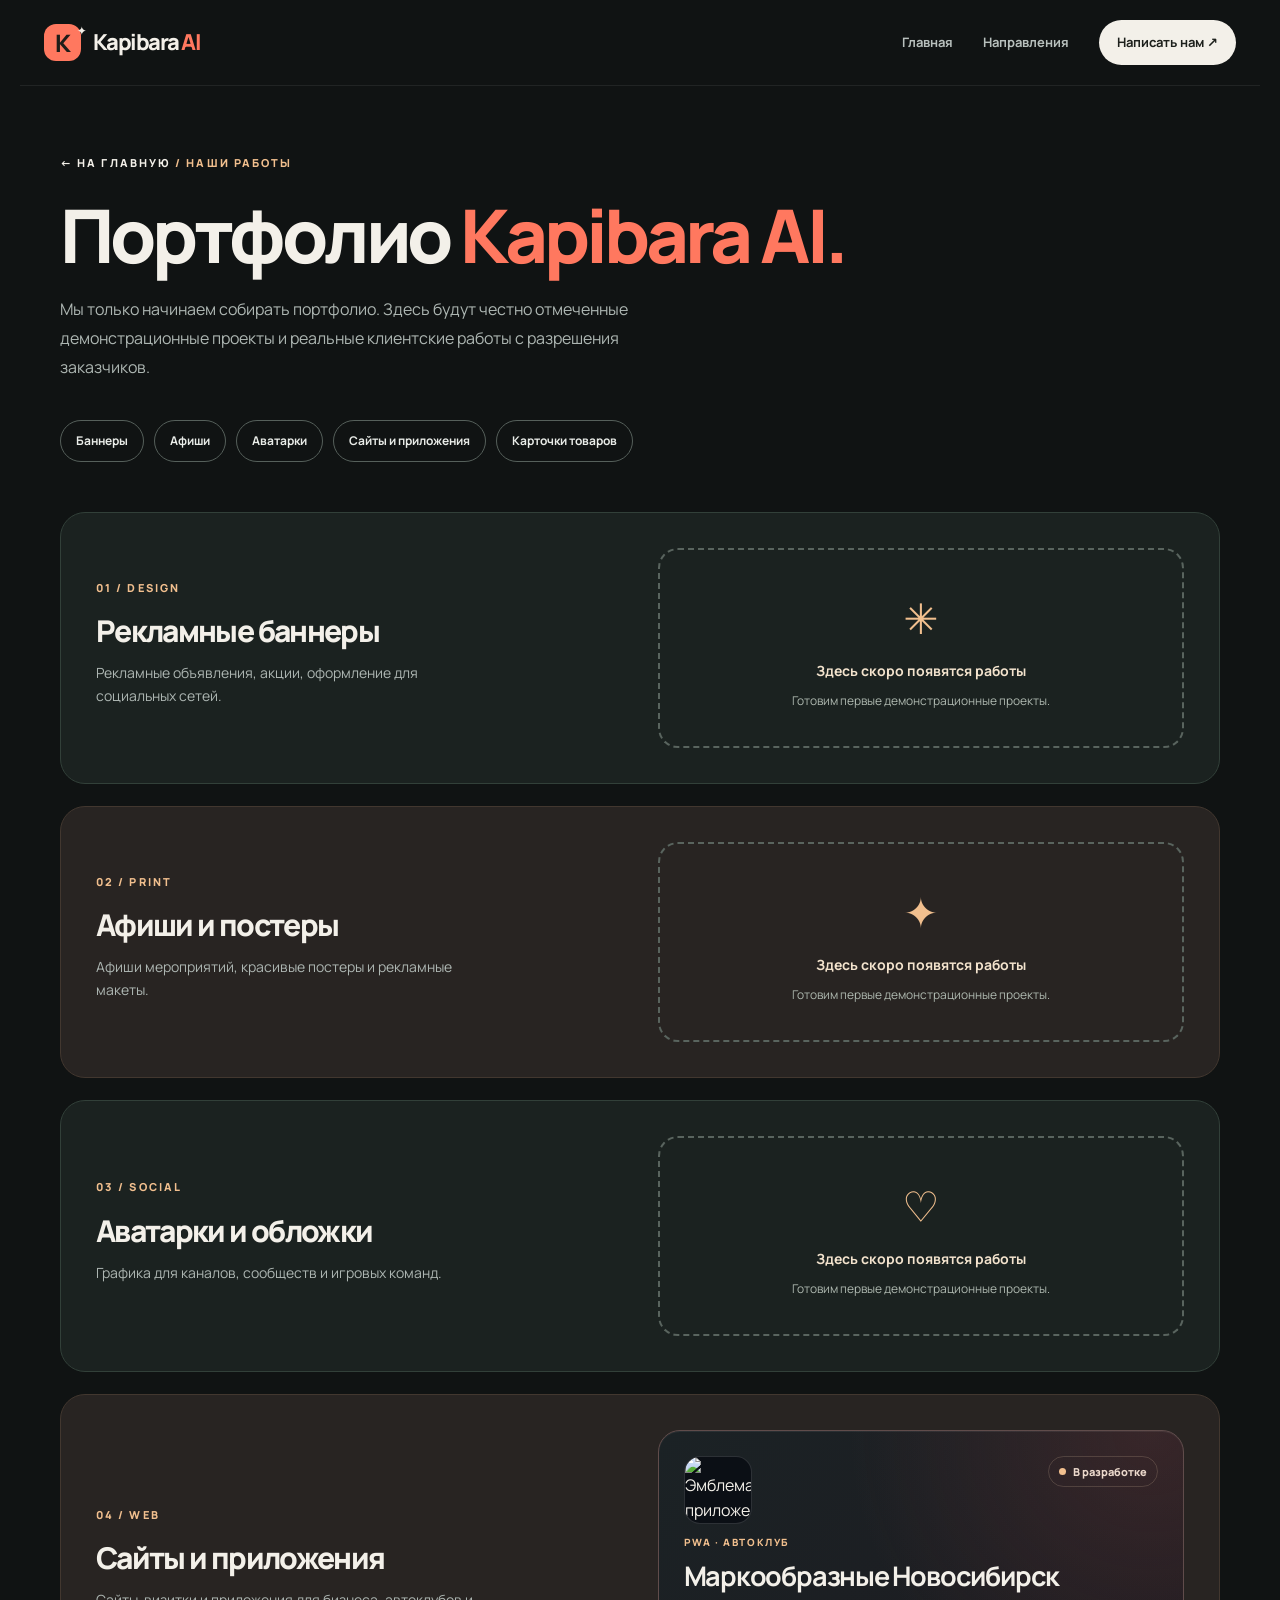
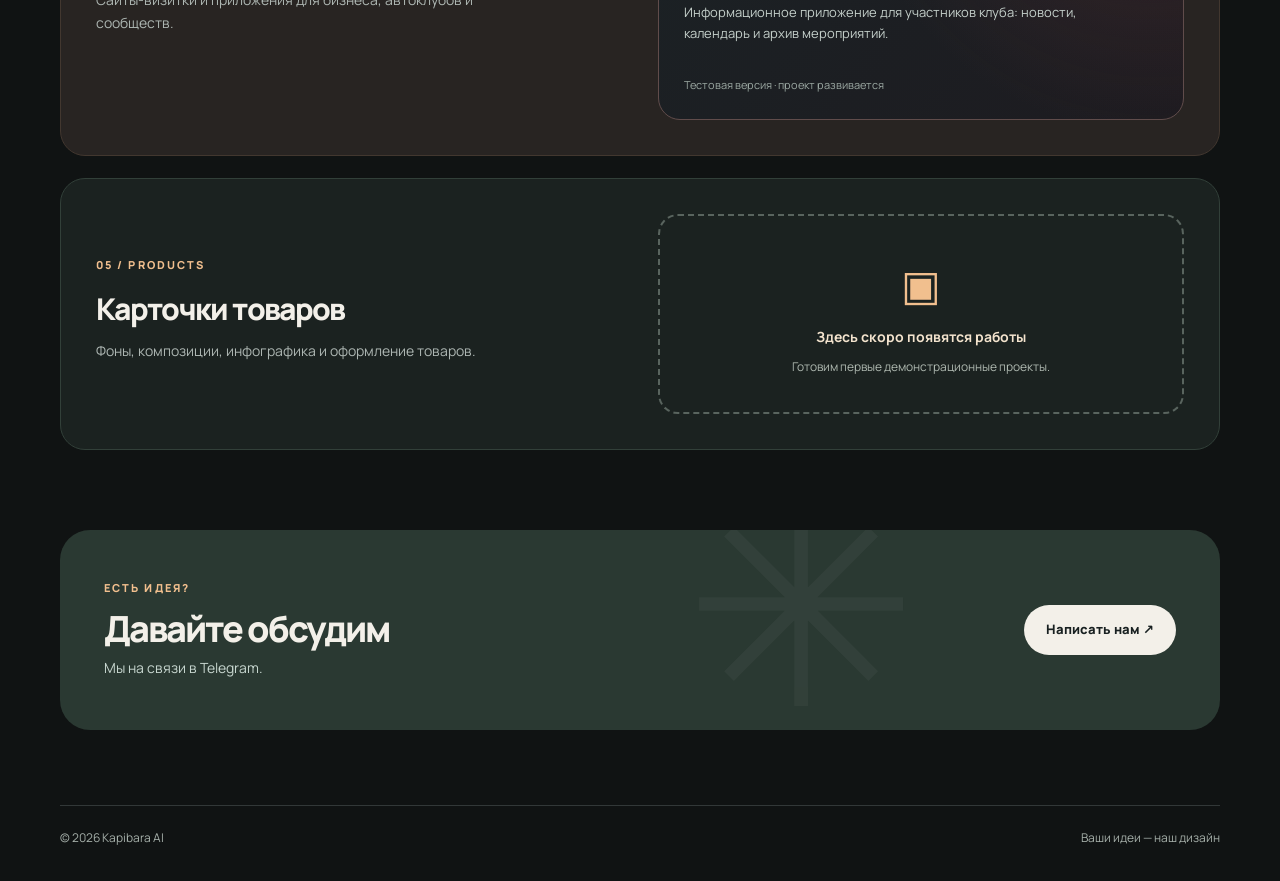
==== commit 6a6824a1: "Add club app as in-development project to Sites and Apps portfolio" ====
--- a/portfolio.html
+++ b/portfolio.html
@@ -4,7 +4,7 @@
   <meta charset="utf-8"><meta name="viewport" content="width=device-width, initial-scale=1">
   <meta name="theme-color" content="#111414"><meta name="description" content="Портфолио Kapibara AI: баннеры, афиши, сайты и графика. Первые демонстрационные работы готовятся к публикации.">
   <title>Портфолио — Kapibara AI</title><link rel="icon" href="assets/kapibara-logo.webp" type="image/webp">
-  <link rel="stylesheet" href="assets/style.css?v=20261021-default-cursor"><script src="assets/app.js?v=20261021-default-cursor" defer></script>
+  <link rel="stylesheet" href="assets/style.css?v=20261023-projects"><script src="assets/app.js?v=20261021-default-cursor" defer></script>
 </head>
 <body>
   <header class="site-header"><a href="index.html" class="brand" aria-label="Kapibara AI, главная"><span class="brand-mark" aria-hidden="true">K<span class="capy-star">✦</span></span><span>Kapibara <b>AI</b></span></a><nav class="nav" aria-label="Главная навигация"><a href="index.html">Главная</a><a href="index.html#services">Направления</a><a class="nav-contact" href="https://t.me/KapibaraAI" target="_blank" rel="noopener noreferrer">Написать нам ↗</a></nav></header>
@@ -12,12 +12,28 @@
     <div class="eyebrow"><a class="back-link" href="index.html">← На главную</a> / Наши работы</div>
     <h1>Портфолио <em>Kapibara AI.</em></h1>
     <p class="portfolio-intro">Мы только начинаем собирать портфолио. Здесь будут честно отмеченные демонстрационные проекты и реальные клиентские работы с разрешения заказчиков.</p>
-    <nav class="portfolio-tabs" aria-label="Категории портфолио"><a href="#banners">Баннеры</a><a href="#posters">Афиши</a><a href="#social">Аватарки</a><a href="#sites">Сайты</a><a href="#marketplace">Карточки товаров</a></nav>
+    <nav class="portfolio-tabs" aria-label="Категории портфолио"><a href="#banners">Баннеры</a><a href="#posters">Афиши</a><a href="#social">Аватарки</a><a href="#sites">Сайты и приложения</a><a href="#marketplace">Карточки товаров</a></nav>
     <div class="portfolio-groups">
       <section class="portfolio-group" id="banners"><div><span class="eyebrow">01 / DESIGN</span><h2>Рекламные баннеры</h2><p>Рекламные объявления, акции, оформление для социальных сетей.</p></div><div class="empty-work"><span class="capy-star" aria-hidden="true">✳</span><strong>Здесь скоро появятся работы</strong><small>Готовим первые демонстрационные проекты.</small></div></section>
       <section class="portfolio-group" id="posters"><div><span class="eyebrow">02 / PRINT</span><h2>Афиши и постеры</h2><p>Афиши мероприятий, красивые постеры и рекламные макеты.</p></div><div class="empty-work"><span class="capy-star" aria-hidden="true">✦</span><strong>Здесь скоро появятся работы</strong><small>Готовим первые демонстрационные проекты.</small></div></section>
       <section class="portfolio-group" id="social"><div><span class="eyebrow">03 / SOCIAL</span><h2>Аватарки и обложки</h2><p>Графика для каналов, сообществ и игровых команд.</p></div><div class="empty-work"><span aria-hidden="true">♡</span><strong>Здесь скоро появятся работы</strong><small>Готовим первые демонстрационные проекты.</small></div></section>
-      <section class="portfolio-group" id="sites"><div><span class="eyebrow">04 / WEB</span><h2>Сайты-визитки</h2><p>Компактные, удобные сайты для небольших проектов и бизнеса.</p></div><div class="empty-work"><span aria-hidden="true">⌘</span><strong>Здесь скоро появятся работы</strong><small>Готовим первую демонстрационную страницу.</small></div></section>
+      <section class="portfolio-group" id="sites">
+        <div>
+          <span class="eyebrow">04 / WEB</span>
+          <h2>Сайты и приложения</h2>
+          <p>Сайты-визитки и приложения для бизнеса, автоклубов и сообществ.</p>
+        </div>
+        <article class="portfolio-project" aria-label="Маркообразные Новосибирск — приложение в разработке">
+          <div class="portfolio-project-header">
+            <img class="portfolio-project-logo" src="https://kiberdoker-pixel.github.io/markoobraznye-app/icon-192-v3.png" width="72" height="72" loading="lazy" alt="Эмблема приложения Маркообразные Новосибирск">
+            <span class="portfolio-project-status"><span class="portfolio-project-status-dot" aria-hidden="true"></span>В разработке</span>
+          </div>
+          <span class="portfolio-project-type">PWA · АВТОКЛУБ</span>
+          <h3>Маркообразные Новосибирск</h3>
+          <p>Информационное приложение для участников клуба: новости, календарь и архив мероприятий.</p>
+          <span class="portfolio-project-note">Тестовая версия · проект развивается</span>
+        </article>
+      </section>
       <section class="portfolio-group" id="marketplace"><div><span class="eyebrow">05 / PRODUCTS</span><h2>Карточки товаров</h2><p>Фоны, композиции, инфографика и оформление товаров.</p></div><div class="empty-work"><span aria-hidden="true">▣</span><strong>Здесь скоро появятся работы</strong><small>Готовим первые демонстрационные проекты.</small></div></section>
     </div>
     <section class="contact-section portfolio-contact"><div><div class="eyebrow">Есть идея?</div><h2>Давайте обсудим</h2><p>Мы на связи в Telegram.</p></div><a class="btn btn-white" href="https://t.me/KapibaraAI" target="_blank" rel="noopener noreferrer">Написать нам ↗</a></section>
--- a/assets/style.css
+++ b/assets/style.css
@@ -185,3 +185,32 @@
 @media(max-width:480px){
   .art-caption{font-size:11px;padding:10px 15px}
 }
+
+
+/* Kapibara AI portfolio: in-development JDM club application. */
+.portfolio-project{
+  position:relative;
+  display:flex;
+  flex-direction:column;
+  gap:10px;
+  padding:25px;
+  min-height:290px;
+  overflow:hidden;
+  border:1px solid #604c4b;
+  border-radius:22px;
+  background:radial-gradient(circle at 94% 0%,#7d3b3b49,transparent 53%),linear-gradient(135deg,#1b2225,#1d1b20);
+  box-shadow:inset 0 1px 0 #ffffff10;
+}
+.portfolio-project-header{display:flex;align-items:flex-start;justify-content:space-between;gap:12px}
+.portfolio-project-logo{display:block;flex:none;width:68px;height:68px;border-radius:16px;object-fit:cover;border:1px solid #ffffff24;background:#0b0f15}
+.portfolio-project-status{display:inline-flex;align-items:center;gap:7px;padding:6px 10px;border:1px solid #a78c794a;border-radius:99px;color:#ebd8cb;font-size:11px;font-weight:800;white-space:nowrap}
+.portfolio-project-status-dot{display:inline-block;width:7px;height:7px;border-radius:50%;background:#f1bf8e}
+.portfolio-project-type{color:#f1bf8e;font-size:10px;font-weight:800;letter-spacing:.16em}
+.portfolio-project h3{font-size:clamp(20px,2.2vw,27px);line-height:1.2;letter-spacing:-.045em;margin:0}
+.portfolio-project p{font-size:13px;line-height:1.65;color:#c4cfca;margin:0}
+.portfolio-project-note{font-size:11px;color:#9ca9a3;margin-top:auto;padding-top:8px}
+@media(max-width:480px){
+  .portfolio-project{min-height:270px;padding:20px}
+  .portfolio-project-logo{width:60px;height:60px}
+  .portfolio-project h3{font-size:23px}
+}
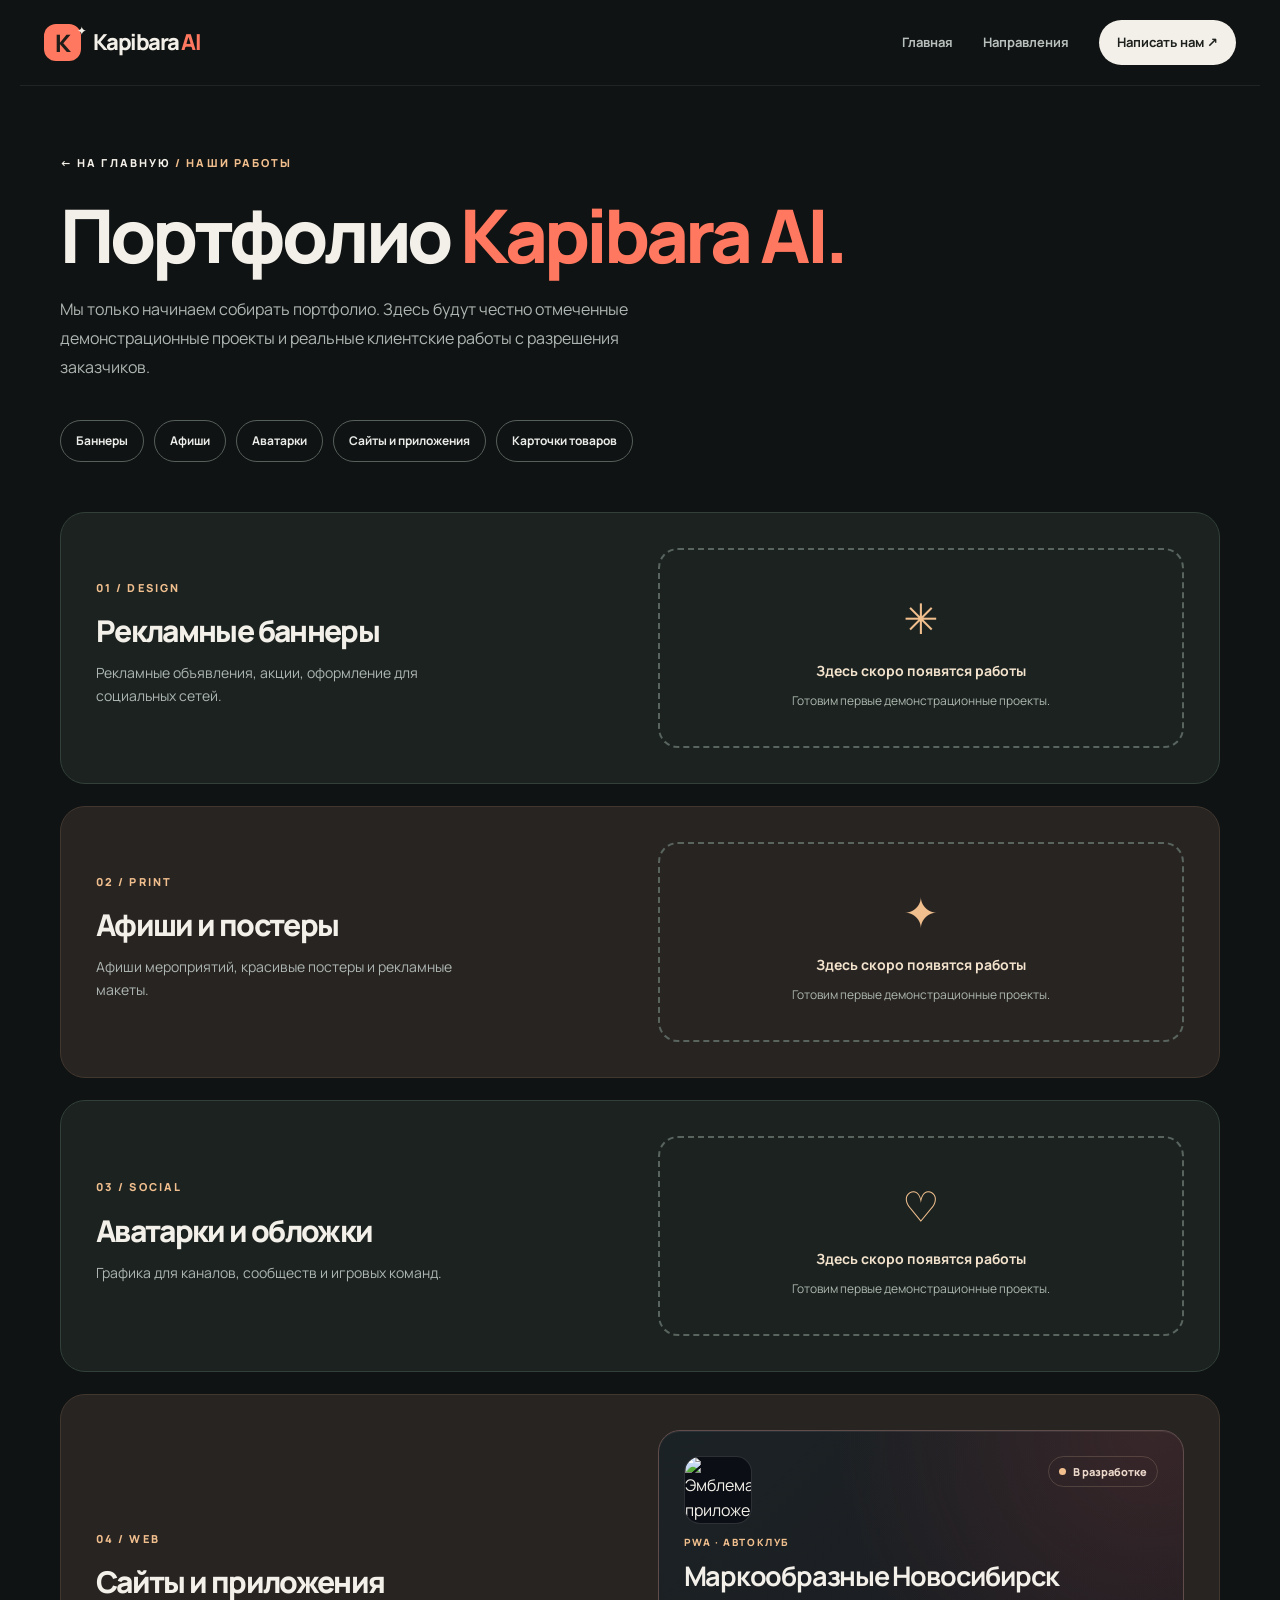
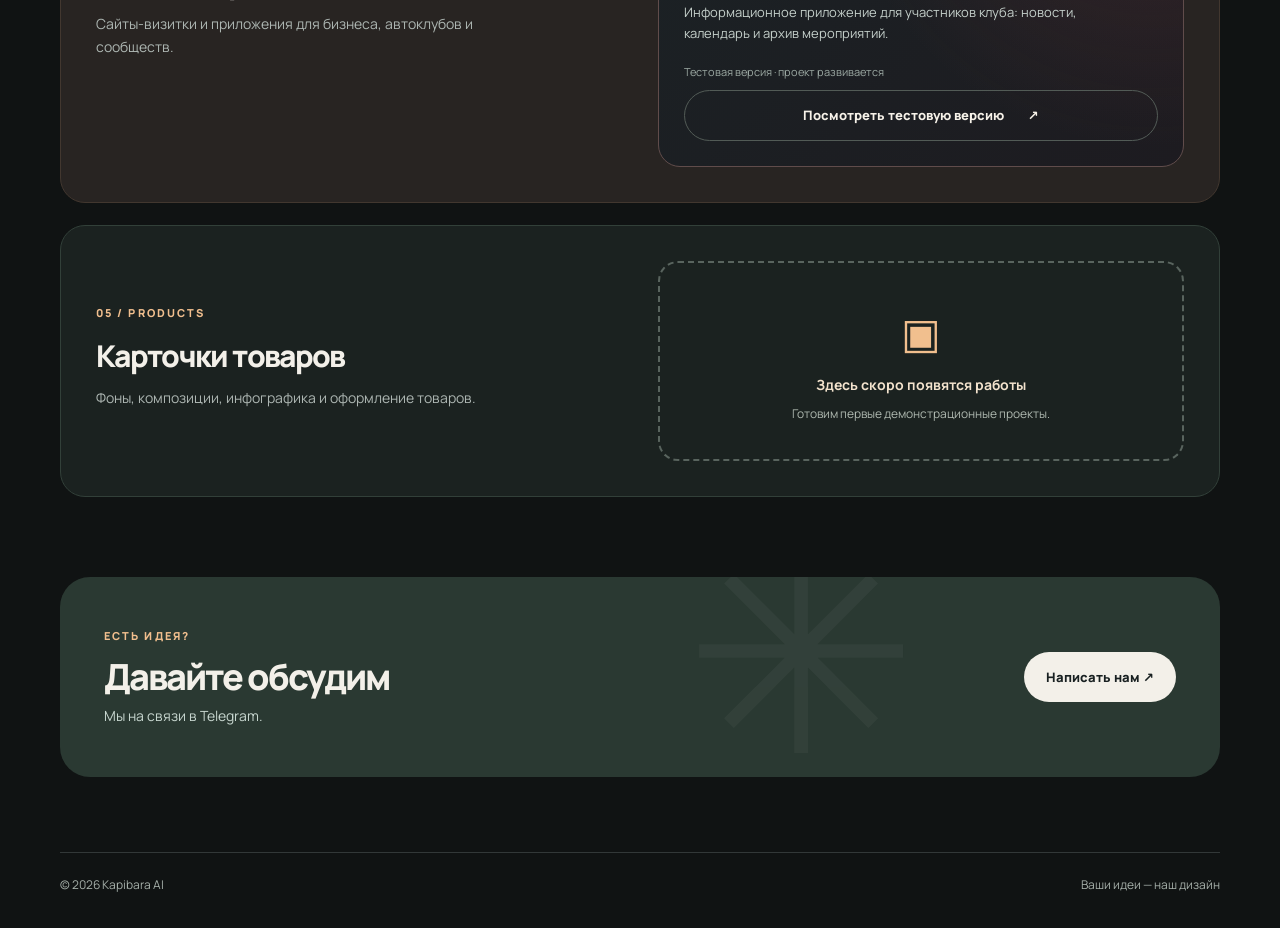
==== commit 39f63b30: "Add live test PWA link to car club portfolio project" ====
--- a/portfolio.html
+++ b/portfolio.html
@@ -32,6 +32,7 @@
           <h3>Маркообразные Новосибирск</h3>
           <p>Информационное приложение для участников клуба: новости, календарь и архив мероприятий.</p>
           <span class="portfolio-project-note">Тестовая версия · проект развивается</span>
+          <a class="btn btn-outline portfolio-project-link" href="https://kiberdoker-pixel.github.io/markoobraznye-app/" target="_blank" rel="noopener noreferrer" aria-label="Открыть тестовую версию приложения Маркообразные Новосибирск в новой вкладке">Посмотреть тестовую версию <span aria-hidden="true">↗</span></a>
         </article>
       </section>
       <section class="portfolio-group" id="marketplace"><div><span class="eyebrow">05 / PRODUCTS</span><h2>Карточки товаров</h2><p>Фоны, композиции, инфографика и оформление товаров.</p></div><div class="empty-work"><span aria-hidden="true">▣</span><strong>Здесь скоро появятся работы</strong><small>Готовим первые демонстрационные проекты.</small></div></section>
